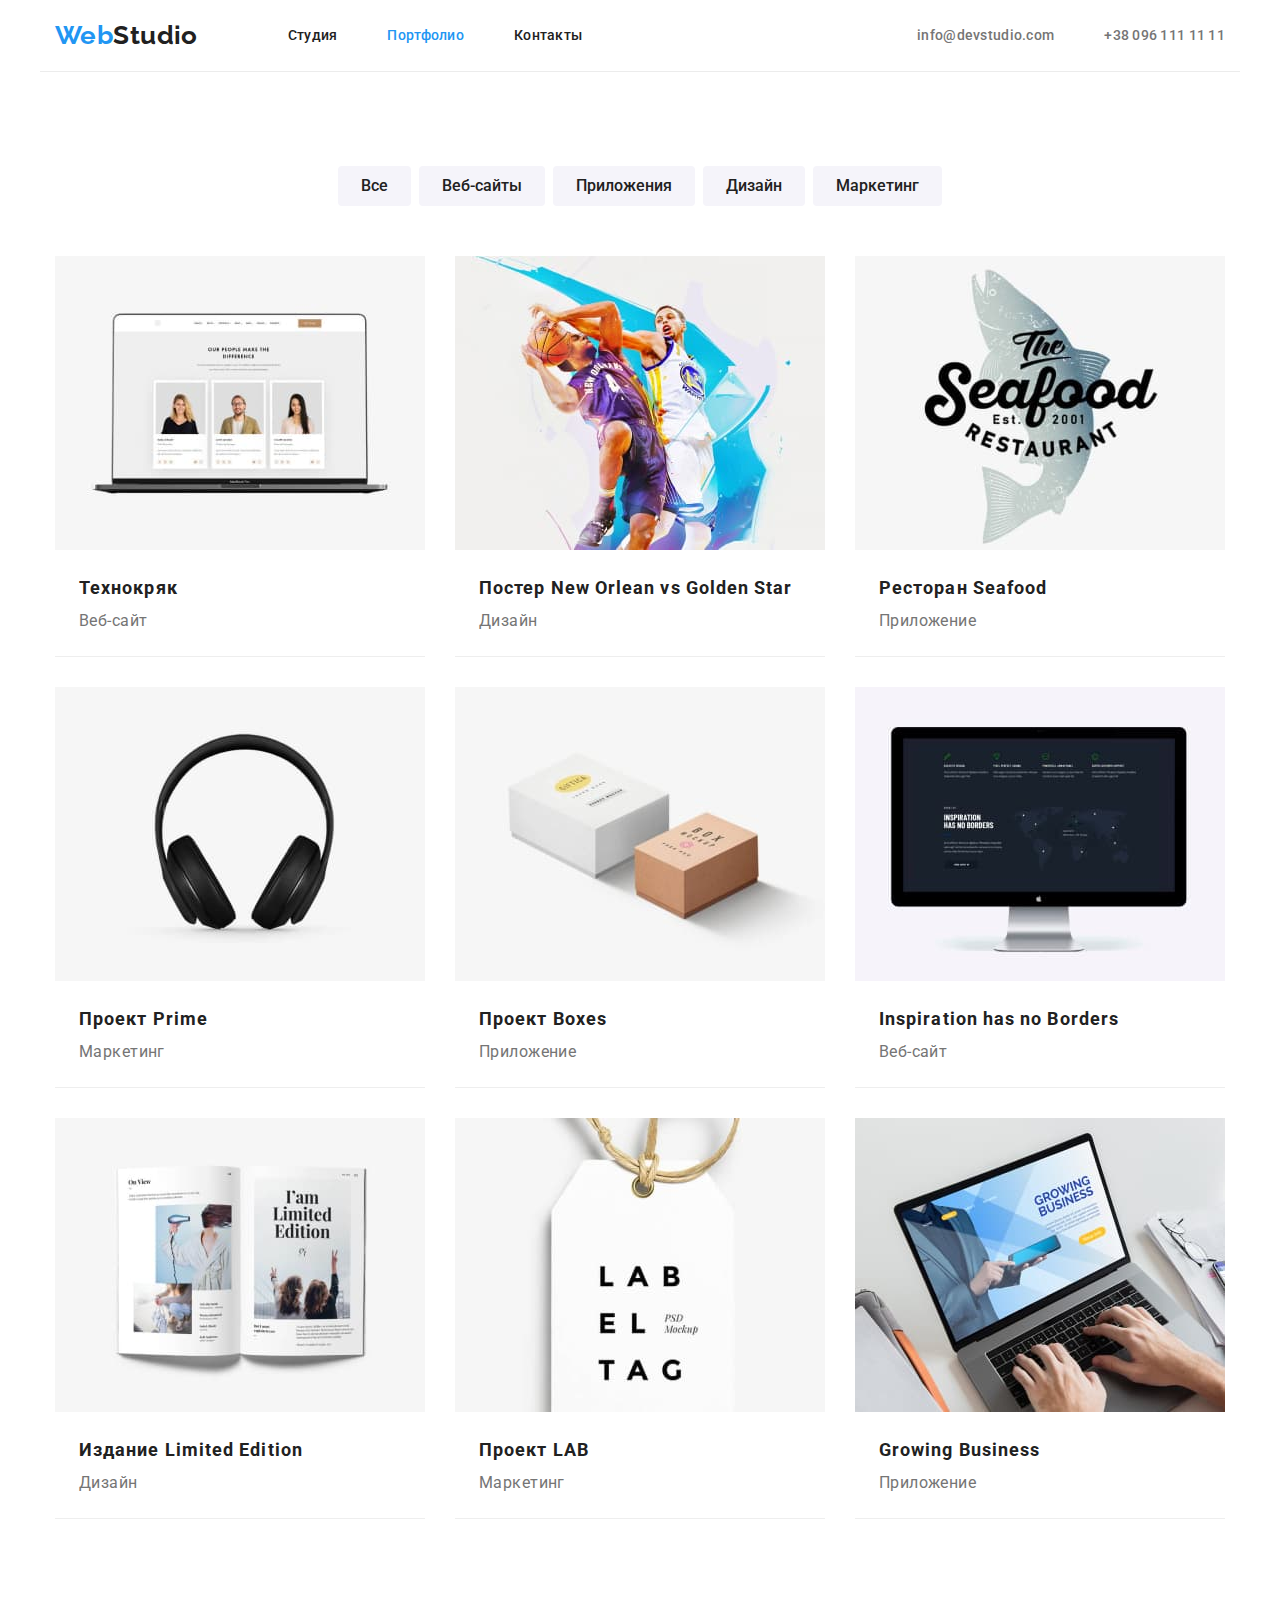
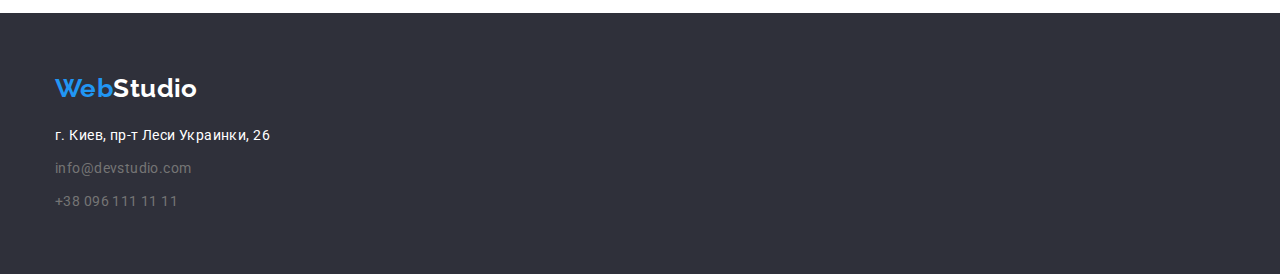
==== portfolio.html @ 9d25f31f "Скопировал проект на стадии ДЗ-3" ====
<!DOCTYPE html>
<html lang="ru">
    <head>
        <meta charset="UTF-8" />
        <meta http-equiv="X-UA-Compatible" content="IE=edge" />
        <meta name="viewport" content="width=device-width, initial-scale=1.0" />
        <title>Portfolio</title>
        <link rel="preconnect" href="https://fonts.googleapis.com" />
        <link rel="preconnect" href="https://fonts.gstatic.com" crossorigin />
        <link
            href="https://fonts.googleapis.com/css2?family=Raleway:wght@700&family=Roboto:wght@400;500;700;900&display=swap"
            rel="stylesheet"
        />
        <link
            rel="stylesheet"
            href="https://cdnjs.cloudflare.com/ajax/libs/modern-normalize/1.1.0/modern-normalize.min.css"
        />
        <link rel="stylesheet" href="./css/style.css" />
    </head>
    <body>
        <!-- Header -->
        <header class="header">
            <div class="container">
                <nav class="site-nav">
                    <a href="./index.html" class="header-logo link"
                        ><span class="accent">Web</span>Studio
                    </a>
                    <ul class="general-nav list">
                        <li class="nav-item">
                            <a href="./index.html" class="nav-link link"> Студия </a>
                        </li>
                        <li class="nav-item">
                            <a href="./portfolio.html" class="nav-link link current"> Портфолио </a>
                        </li>
                        <li class="nav-item"><a href="" class="nav-link link"> Контакты </a></li>
                    </ul>
                </nav>

                <ul class="header-contacts list">
                    <li class="hd-contacts-item">
                        <a href="mailto:info@devstudio.com" class="header-contact link">
                            info@devstudio.com
                        </a>
                    </li>
                    <li class="hd-contacts-item">
                        <a href="tel:+380961111111" class="header-contact link">
                            +38 096 111 11 11
                        </a>
                    </li>
                </ul>
            </div>
        </header>

        <main>
            <section class="portfolio section">
                <div class="container">
                    <h1 class="portfolio-title hidden">Portfolio</h1>
                    <ul class="filters list">
                        <li class="filters-item">
                            <button type="button" class="filter-button button">Все</button>
                        </li>
                        <li class="filters-item">
                            <button type="button" class="filter-button button">Веб-сайты</button>
                        </li>
                        <li class="filters-item">
                            <button type="button" class="filter-button button">Приложения</button>
                        </li>
                        <li class="filters-item">
                            <button type="button" class="filter-button button">Дизайн</button>
                        </li>
                        <li class="filters-item">
                            <button type="button" class="filter-button button">Маркетинг</button>
                        </li>
                    </ul>
                    <ul class="portfolio-list list">
                        <li class="list-item">
                            <a href="" class="product-card link">
                                <div class="card-thumb">
                                    <img
                                        div.card-thumb
                                        class="portfolio-img"
                                        src="./images/portfolio-img-1.jpg"
                                        alt="веб-сайт открытый на ноутбуке"
                                        width="370"
                                    />
                                </div>
                                <div class="card-content">
                                    <h2 class="card-title">Технокряк</h2>
                                    <p class="product-type">Веб-сайт</p>
                                </div>
                            </a>
                        </li>

                        <li class="list-item">
                            <a href="" class="product-card link">
                                <div class="card-thumb">
                                    <img
                                        class="portfolio-img"
                                        src="./images/portfolio-img-2.jpg"
                                        alt="борьба за мяч баскетболистов"
                                        width="370"
                                    />
                                </div>
                                <div class="card-content">
                                    <h2 class="card-title">
                                        Постер <span lang="en">New Orlean vs Golden Star</span>
                                    </h2>
                                    <p class="product-type">Дизайн</p>
                                </div>
                            </a>
                        </li>

                        <li class="list-item">
                            <a href="" class="product-card link">
                                <div class="card-thumb">
                                    <img
                                        class="portfolio-img"
                                        src="./images/portfolio-img-3.jpg"
                                        alt="логотип рыбного ресторана"
                                        width="370"
                                    />
                                </div>
                                <div class="card-content">
                                    <h2 class="card-title">
                                        Ресторан <span lang="en">Seafood</span>
                                    </h2>
                                    <p class="product-type">Приложение</p>
                                </div>
                            </a>
                        </li>

                        <li class="list-item">
                            <a href="" class="product-card link">
                                <div class="card-thumb">
                                    <img
                                        class="portfolio-img"
                                        src="./images/portfolio-img-4.jpg"
                                        alt="полноразмерные наушники"
                                        width="370"
                                    />
                                </div>
                                <div class="card-content">
                                    <h2 class="card-title">Проект <span lang="en">Prime</span></h2>
                                    <p class="product-type">Маркетинг</p>
                                </div>
                            </a>
                        </li>

                        <li class="list-item">
                            <a href="" class="product-card link">
                                <div class="card-thumb">
                                    <img
                                        class="portfolio-img"
                                        src="./images/portfolio-img-5.jpg"
                                        alt="упаковочные коробки"
                                        width="370"
                                    />
                                </div>
                                <div class="card-content">
                                    <h2 class="card-title">Проект <span lang="en">Boxes</span></h2>
                                    <p class="product-type">Приложение</p>
                                </div>
                            </a>
                        </li>

                        <li class="list-item">
                            <a href="" class="product-card link">
                                <div class="card-thumb">
                                    <img
                                        class="portfolio-img"
                                        src="./images/portfolio-img-6.jpg"
                                        alt="веб-сайт с картой мира"
                                        width="370"
                                    />
                                </div>
                                <div class="card-content">
                                    <h2 class="card-title" lang="en">Inspiration has no Borders</h2>
                                    <p class="product-type">Веб-сайт</p>
                                </div>
                            </a>
                        </li>

                        <li class="list-item">
                            <a href="" class="product-card link">
                                <div class="card-thumb">
                                    <img
                                        class="portfolio-img"
                                        src="./images/portfolio-img-7.jpg"
                                        alt="лимитированное издание журнала"
                                        width="370"
                                    />
                                </div>
                                <div class="card-content">
                                    <h2 class="card-title">
                                        Издание <span lang="en">Limited Edition</span>
                                    </h2>
                                    <p class="product-type">Дизайн</p>
                                </div>
                            </a>
                        </li>

                        <li class="list-item">
                            <a href="" class="product-card link">
                                <div class="card-thumb">
                                    <img
                                        class="portfolio-img"
                                        src="./images/portfolio-img-8.jpg"
                                        alt="дизайнерский кулон"
                                        width="370"
                                    />
                                </div>
                                <div class="card-content">
                                    <h2 class="card-title">Проект <span lang="en">LAB</span></h2>
                                    <p class="product-type">Маркетинг</p>
                                </div>
                            </a>
                        </li>

                        <li class="list-item">
                            <a href="" class="product-card link">
                                <div class="card-thumb">
                                    <img
                                        class="portfolio-img"
                                        src="./images/portfolio-img-9.jpg"
                                        alt="веб-приложение"
                                        width="370"
                                    />
                                </div>
                                <div class="card-content">
                                    <h2 class="card-title" lang="en">Growing Business</h2>
                                    <p class="product-type">Приложение</p>
                                </div>
                            </a>
                        </li>
                    </ul>
                </div>
            </section>
        </main>

        <!-- Footer -->
        <footer class="footer">
            <div class="container">
                <div class="footer-nav">
                    <a href="./index.html" class="footer-logo link"
                        ><span class="accent">Web</span>Studio
                    </a>
                    <address>
                        <ul class="footer-contacts list">
                            <li class="ft-contact-item">
                                <a
                                    href="https://goo.gl/maps/RZBRHcPRKJoQ98QK8"
                                    target="_blank"
                                    class="address link"
                                >
                                    г. Киев, пр-т Леси Украинки, 26
                                </a>
                            </li>
                            <li class="ft-contact-item">
                                <a href="mailto:info@devstudio.com" class="footer-contact link">
                                    info@devstudio.com
                                </a>
                            </li>
                            <li class="ft-contact-item">
                                <a href="tel:+380961111111" class="footer-contact link">
                                    +38 096 111 11 11
                                </a>
                            </li>
                        </ul>
                    </address>
                </div>
            </div>
        </footer>
    </body>
</html>
---- css/style.css ----
:root {
    --primary-text-color: #757575;
    --title-text-color: #212121;
    --accent-color: #2196f3;
    --white-color: #ffffff;
    --secondary-bg-color: #f5f4fa;
    --accent-bg-color: #2f303a;
    --border-color: #eeeeee;
    --header-border: #ececec;

    --title-content-gap: 50px;
    --card-gap: 30px;
}

/* TOOLS */

body {
    color: var(--primary-text-color);
    background-color: var(--white-color);
    font-family: 'Roboto', sans-serif;
    font-size: 14px;
    line-height: 1.71;
    letter-spacing: 0.03em;
}

h1,
h2,
h3,
p,
ul {
    margin: 0;
    padding: 0;
}

img {
    display: block;
    max-width: 100%;
}

.list {
    list-style: none;
}

.link {
    font-style: normal;
    text-decoration: none;
}

.hidden {
    display: none;
}

.container {
    width: 1200px;
    padding-left: 15px;
    padding-right: 15px;
    margin-right: auto;
    margin-left: auto;
}

.section {
    padding-top: 94px;
    padding-bottom: 94px;
}

.button {
    display: block;
    border: 1px solid transparent;
    border-radius: 4px;
    font-family: inherit;
}

/* LOGO */

.header-logo {
    font-family: 'Raleway', sans-serif;
    font-weight: 700;
    font-size: 26px;
    line-height: 1.2;
}

.accent {
    color: var(--accent-color);
}

/* HEADER */

.header .container {
    display: flex;
    border-bottom: 1px solid var(--header-border);
    padding-top: 20px;
    padding-bottom: 20px;
    align-items: center;
}

.site-nav {
    display: flex;
    align-items: center;
}

.general-nav {
    display: flex;
    margin-left: 90px;
}

.nav-item:not(:last-child) {
    margin-right: 50px;
}

.header-contacts {
    display: flex;
    margin-left: auto;
}

.hd-contacts-item:not(:last-child) {
    margin-right: 50px;
}

.header-logo {
    display: block;
    color: var(--title-text-color);
}

.header-logo:hover,
.header-logo:focus {
    color: var(--accent-color);
}

.nav-link {
    color: var(--title-text-color);
    font-weight: 500;
    line-height: 1.14;
    letter-spacing: 0.02em;
}

.current {
    color: var(--accent-color);
}

.header-contact {
    color: var(--primary-text-color);
    font-weight: 500;
    line-height: 1.14;
    letter-spacing: 0.02em;
}

.header-contact:hover,
.header-contact:focus,
.nav-link:hover,
.nav-link:focus {
    color: var(--accent-color);
}

/* MAIN PAGE */

/* HERO */

.hero {
    background-color: var(--accent-bg-color);
    padding-top: 200px;
    padding-bottom: 200px;
    text-align: center;
}

.hero-title {
    margin-right: auto;
    margin-left: auto;
    max-width: 696px;

    color: var(--white-color);
    font-weight: 900;
    font-size: 44px;
    line-height: 1.36;
    letter-spacing: 0.06em;
    text-transform: uppercase;
    margin-bottom: 30px;
}

.hero-button {
    padding: 10px 32px;
    margin-left: auto;
    margin-right: auto;

    color: var(--white-color);
    background-color: var(--accent-color);
    font-weight: 700;
    font-size: 16px;
    line-height: 1.87;
    letter-spacing: 0.06em;

    cursor: pointer;
}

.hero-button:hover,
.hero-button:focus {
    color: var(--accent-color);
    background-color: var(--white-color);
}

/* SECTIONS */

.advantages-caption,
.features-title,
.comand-title,
.comand-heading {
    color: var(--title-text-color);
}

.section-title {
    font-weight: 700;
    font-size: 36px;
    line-height: 1.17;
    text-align: center;
}

/* ADVANTAGES SECTION */

.advantages-list {
    display: flex;
}

.advantages-item {
    width: calc((100% - 3 * var(--card-gap)) / 4);
}

.advantages-item:not(:last-child) {
    margin-right: var(--card-gap);
}

.advantages-caption {
    margin-bottom: 10px;

    font-weight: 700;
    font-size: 14px;
    line-height: 1.14;
    text-transform: uppercase;
}

/* FEATURES SECTION */

.features-title {
    font-weight: 700;
    font-size: 36px;
    line-height: 1.17;
    text-align: center;
    margin-bottom: var(--title-content-gap);
}

.features-list {
    display: flex;
    justify-content: center;
}

.features-item {
    width: calc((100% - 2 * var(--card-gap)) / 3);
}

.features-item:not(:last-child) {
    margin-right: var(--card-gap);
}

/* COMAND SECTION */

.comand {
    background-color: var(--secondary-bg-color);
}

.comand-title {
    font-weight: 700;
    font-size: 36px;
    line-height: 1.17;
    text-align: center;

    margin-bottom: var(--title-content-gap);
}

.comand-list {
    display: flex;
}

.comand-item {
    width: calc((100% - 3 * var(--card-gap)) / 4);
    text-align: center;
    border-radius: 4px;

    background-color: var(--white-color);
}

.comand-item:not(:last-child) {
    margin-right: var(--card-gap);
}

.comand-content {
    padding-top: 30px;
    padding-bottom: 30px;
}

.comand-heading {
    margin-bottom: 10px;

    font-weight: 500;
    font-size: 16px;
    line-height: 1.19;
}

.comand-text {
    font-size: 16px;
    line-height: 1.19;
}

/* PORTFOLIO PAGE */

.portfolio .container {
    display: flex;
    flex-direction: column;
    align-items: center;
}

/* FILTERS */

.filters {
    display: flex;
    margin-bottom: var(--title-content-gap);
}

.filters-item:not(:last-child) {
    margin-right: 8px;
}

.filter-button {
    padding-top: 6px;
    padding-bottom: 6px;
    padding-right: 22px;
    padding-left: 22px;

    color: var(--title-text-color);
    background-color: var(--secondary-bg-color);
    font-weight: 500;
    font-size: 16px;
    line-height: 1.62;

    cursor: pointer;
}

.filter-button:hover,
.filter-button:focus {
    color: var(--white-color);
    background-color: var(--accent-color);
}

/* PORTFOLIO CONTENT */

.portfolio-list {
    display: flex;
    flex-wrap: wrap;
    margin-left: calc(-1 * var(--card-gap));
    margin-top: calc(-1 * var(--card-gap));
}

.list-item {
    flex-basis: calc(100% / 3 - var(--card-gap));
    border-bottom: 1px solid var(--border-color);
    margin-left: var(--card-gap);
    margin-top: var(--card-gap);
}

.card-content {
    padding: 20px 24px;
}

.card-title {
    color: var(--title-text-color);

    font-weight: 700;
    font-size: 18px;
    line-height: 2;
    letter-spacing: 0.06em;
}

.product-card:hover,
.product-card:focus {
}

.product-type {
    color: var(--primary-text-color);
    font-size: 16px;
    line-height: 1.87;
}

/* FOOTER */

.footer {
    background-color: var(--accent-bg-color);
}

.footer .container {
    display: flex;
    padding-top: 60px;
    padding-bottom: 60px;
}

.footer-logo {
    display: block;
    margin-bottom: 20px;

    color: var(--white-color);
    font-family: 'Raleway', sans-serif;
    font-weight: 700;
    font-size: 26px;
    line-height: 1.2;
}

.footer-nav {
    display: flex;
    flex-direction: column;
}

.footer-logo:hover,
.footer-logo:focus,
.address:hover,
.address:focus,
.footer-contact:hover,
.footer-contact:focus {
    color: var(--accent-color);
}

.address {
    color: var(--white-color);
}

.footer-contact {
    color: var(--primary-text-color);
}

.ft-contact-item:not(:last-child) {
    margin-bottom: 9px;
}
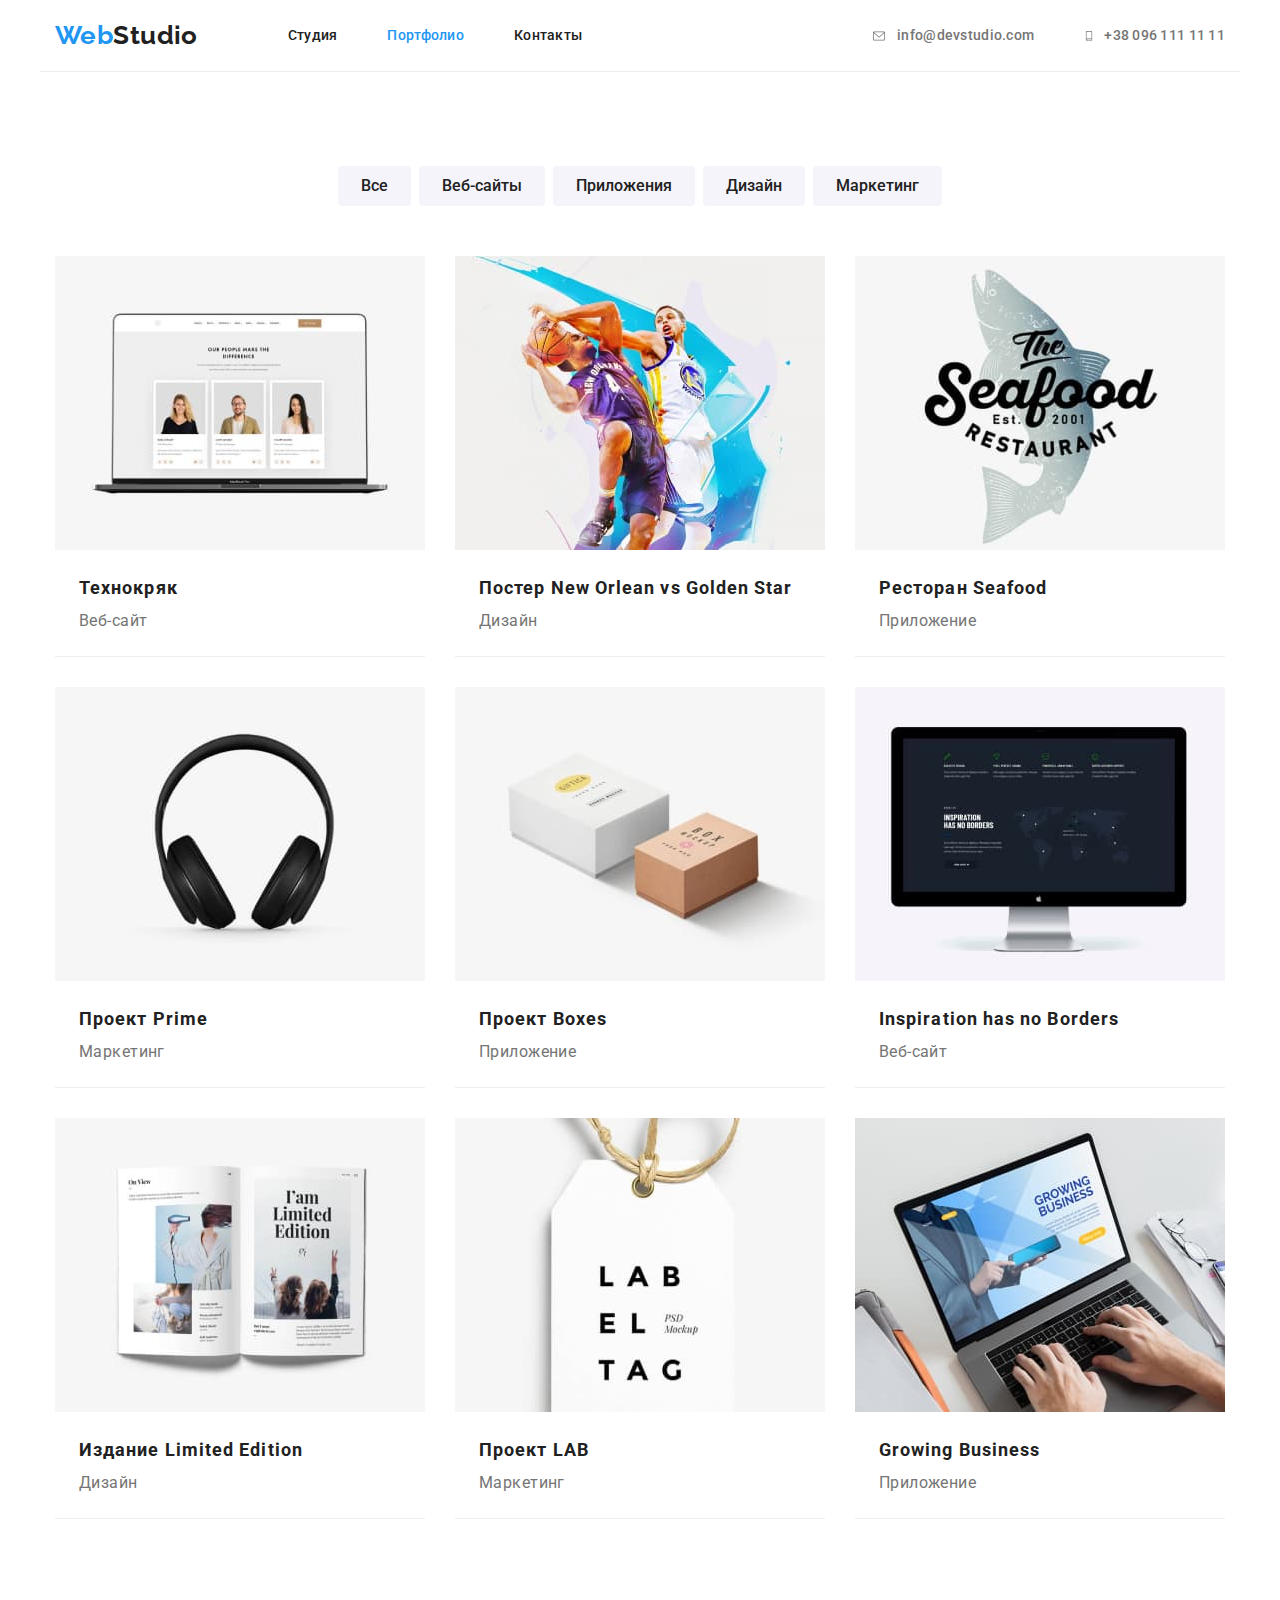
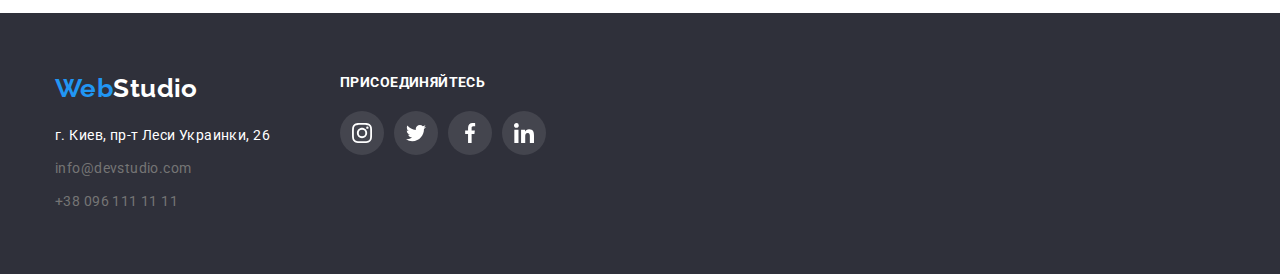
==== commit 9b3552ef: "Добавил тени, эффекты наведения, header и footer с иконками на странице Портфолио" ====
--- a/portfolio.html
+++ b/portfolio.html
@@ -38,13 +38,19 @@
 
                 <ul class="header-contacts list">
                     <li class="hd-contacts-item">
-                        <a href="mailto:info@devstudio.com" class="header-contact link">
-                            info@devstudio.com
+                        <a class="header-contact link" href="mailto:info@devstudio.com">
+                            <svg class="mail-icon" width="16" height="12">
+                                <use href="./images/icons.svg#mail"></use>
+                            </svg>
+                            <span class="contact-text">info@devstudio.com</span>
                         </a>
                     </li>
                     <li class="hd-contacts-item">
-                        <a href="tel:+380961111111" class="header-contact link">
-                            +38 096 111 11 11
+                        <a class="header-contact link" href="tel:+380961111111">
+                            <svg class="tel-icon" width="10" height="16">
+                                <use href="./images/icons.svg#tel"></use>
+                            </svg>
+                            <span class="contact-text">+38 096 111 11 11</span>
                         </a>
                     </li>
                 </ul>
@@ -54,7 +60,7 @@
         <main>
             <section class="portfolio section">
                 <div class="container">
-                    <h1 class="portfolio-title hidden">Portfolio</h1>
+                    <h1 class="portfolio-title visually-hidden">Portfolio</h1>
                     <ul class="filters list">
                         <li class="filters-item">
                             <button type="button" class="filter-button button">Все</button>
@@ -268,6 +274,55 @@
                         </ul>
                     </address>
                 </div>
+                <div class="footer-socials">
+                    <p class="ft-socials-text">Присоединяйтесь</p>
+                    <ul class="ft-socials-list list">
+                        <li class="ft-socials-item">
+                            <a
+                                class="ft-socials-link link"
+                                href="https://www.instagram.com/"
+                                target="_blank"
+                            >
+                                <svg class="ft-instagram-icon" width="20" height="20">
+                                    <use href="./images/icons.svg#instagram"></use>
+                                </svg>
+                            </a>
+                        </li>
+                        <li class="ft-socials-item">
+                            <a
+                                class="ft-socials-link link"
+                                href="https://twitter.com/"
+                                target="_blank"
+                            >
+                                <svg class="ft-twitter-icon" width="20" height="20">
+                                    <use href="./images/icons.svg#twitter"></use>
+                                </svg>
+                            </a>
+                        </li>
+                        <li class="ft-socials-item">
+                            <a
+                                class="ft-socials-link link"
+                                href="https://facebook.com/"
+                                target="_blank"
+                            >
+                                <svg class="ft-facebook-icon" width="20" height="20">
+                                    <use href="./images/icons.svg#facebook"></use>
+                                </svg>
+                            </a>
+                        </li>
+                        <li class="ft-socials-item">
+                            <a
+                                class="ft-socials-link link"
+                                href="https://linkedin.com/"
+                                target="_blank"
+                            >
+                                <svg class="ft-linkedin-icon" width="20" height="20">
+                                    <use href="./images/icons.svg#linkedin"></use>
+                                </svg>
+                            </a>
+                        </li>
+                    </ul>
+                </div>
             </div>
         </footer>
     </body>
--- a/css/style.css
+++ b/css/style.css
@@ -10,6 +10,8 @@
 
     --title-content-gap: 50px;
     --card-gap: 30px;
+    --icon-gap: 10px;
+    --primary-border-radius: 4px;
 }
 
 /* TOOLS */
@@ -46,8 +48,18 @@
     text-decoration: none;
 }
 
-.hidden {
-    display: none;
+.visually-hidden {
+    position: absolute;
+    width: 1px;
+    height: 1px;
+    margin: -1px;
+    border: 0;
+    padding: 0;
+
+    white-space: nowrap;
+    clip-path: inset(100%);
+    clip: rect(0 0 0 0);
+    overflow: hidden;
 }
 
 .container {
@@ -66,8 +78,19 @@
 .button {
     display: block;
     border: 1px solid transparent;
-    border-radius: 4px;
+    border-radius: var(--primary-border-radius);
     font-family: inherit;
+}
+
+/* SECTIONS */
+
+.section-title {
+    font-weight: 700;
+    font-size: 36px;
+    line-height: 1.17;
+    text-align: center;
+    margin-bottom: var(--title-content-gap);
+    color: var(--title-text-color);
 }
 
 /* LOGO */
@@ -107,15 +130,6 @@
     margin-right: 50px;
 }
 
-.header-contacts {
-    display: flex;
-    margin-left: auto;
-}
-
-.hd-contacts-item:not(:last-child) {
-    margin-right: 50px;
-}
-
 .header-logo {
     display: block;
     color: var(--title-text-color);
@@ -137,17 +151,63 @@
     color: var(--accent-color);
 }
 
+.header-contacts {
+    display: flex;
+    margin-left: auto;
+    align-items: center;
+}
+
+.hd-contacts-item:not(:last-child) {
+    margin-right: 50px;
+}
+
 .header-contact {
+    display: flex;
+    align-items: center;
     color: var(--primary-text-color);
     font-weight: 500;
     line-height: 1.14;
     letter-spacing: 0.02em;
 }
 
+.mail-icon {
+    fill: currentColor;
+    margin-right: var(--icon-gap);
+}
+
+.tel-icon {
+    display: flex;
+    fill: currentColor;
+    margin-right: var(--icon-gap);
+}
+
+.contact-text {
+    display: block;
+}
+
+/* .header-contact.mail::before {
+    display: inline-flex;
+    flex-direction: row;
+    content: '';
+    background-image: url(../images/mail.svg);
+    width: 16px;
+    height: 12px;
+    background-repeat: no-repeat;
+    background-size: contain;
+    margin-right: 10px;
+} */
+
+/* .header-contact:hover .mail-icon {
+    fill: var(--accent-color);
+} */
+
+.header-contact:hover .mail-icon,
+.header-contact:hover .tel-icon,
 .header-contact:hover,
 .header-contact:focus,
 .nav-link:hover,
 .nav-link:focus {
+    fill: var(--accent-color);
     color: var(--accent-color);
 }
 
@@ -156,9 +216,19 @@
 /* HERO */
 
 .hero {
+    background-image: linear-gradient(rgba(47, 48, 58, 0.4), rgba(47, 48, 58, 0.4)),
+        url(../images/hero-bg.jpg);
     background-color: var(--accent-bg-color);
+    height: 600px;
+    max-width: 1600px;
+    background-size: cover;
+    background-repeat: no-repeat;
+    background-position: center;
+    margin-right: auto;
+    margin-left: auto;
     padding-top: 200px;
     padding-bottom: 200px;
+
     text-align: center;
 }
 
@@ -197,22 +267,6 @@
     background-color: var(--white-color);
 }
 
-/* SECTIONS */
-
-.advantages-caption,
-.features-title,
-.comand-title,
-.comand-heading {
-    color: var(--title-text-color);
-}
-
-.section-title {
-    font-weight: 700;
-    font-size: 36px;
-    line-height: 1.17;
-    text-align: center;
-}
-
 /* ADVANTAGES SECTION */
 
 .advantages-list {
@@ -227,9 +281,17 @@
     margin-right: var(--card-gap);
 }
 
+.advantages-icon-bg {
+    height: 120px;
+    padding: 25px 100px;
+    margin-bottom: var(--card-gap);
+    background-color: var(--secondary-bg-color);
+    border-radius: var(--primary-border-radius);
+}
+
 .advantages-caption {
     margin-bottom: 10px;
-
+    color: var(--title-text-color);
     font-weight: 700;
     font-size: 14px;
     line-height: 1.14;
@@ -238,14 +300,6 @@
 
 /* FEATURES SECTION */
 
-.features-title {
-    font-weight: 700;
-    font-size: 36px;
-    line-height: 1.17;
-    text-align: center;
-    margin-bottom: var(--title-content-gap);
-}
-
 .features-list {
     display: flex;
     justify-content: center;
@@ -263,15 +317,6 @@
 
 .comand {
     background-color: var(--secondary-bg-color);
-}
-
-.comand-title {
-    font-weight: 700;
-    font-size: 36px;
-    line-height: 1.17;
-    text-align: center;
-
-    margin-bottom: var(--title-content-gap);
 }
 
 .comand-list {
@@ -281,9 +326,12 @@
 .comand-item {
     width: calc((100% - 3 * var(--card-gap)) / 4);
     text-align: center;
-    border-radius: 4px;
+    border-radius: var(--primary-border-radius);
+    padding-bottom: var(--card-gap);
 
     background-color: var(--white-color);
+    box-shadow: 0px 1px 3px rgba(0, 0, 0, 0.12), 0px 1px 1px rgba(0, 0, 0, 0.14),
+        0px 2px 1px rgba(0, 0, 0, 0.2);
 }
 
 .comand-item:not(:last-child) {
@@ -292,12 +340,12 @@
 
 .comand-content {
     padding-top: 30px;
-    padding-bottom: 30px;
+    padding-bottom: 16px;
 }
 
 .comand-heading {
     margin-bottom: 10px;
-
+    color: var(--title-text-color);
     font-weight: 500;
     font-size: 16px;
     line-height: 1.19;
@@ -306,6 +354,86 @@
 .comand-text {
     font-size: 16px;
     line-height: 1.19;
+}
+
+.comand-social-networks {
+    display: flex;
+    justify-content: center;
+}
+
+.social-networks {
+    display: flex;
+    margin-right: auto;
+    margin-left: auto;
+}
+
+.social-networks-item:not(:last-child) {
+    margin-right: var(--icon-gap);
+}
+
+.socials-link {
+    display: block;
+    width: 44px;
+    height: 44px;
+    padding: 12px;
+}
+
+.socials-link:hover,
+.socials-link:focus {
+    background-color: var(--accent-color);
+    border-radius: 50%;
+}
+
+.socials-link:hover .icon,
+.socials-link:focus .icon {
+    fill: var(--white-color);
+}
+
+.instagram-icon,
+.twitter-icon,
+.facebook-icon,
+.linkedin-icon {
+    fill: var(--primary-text-color);
+}
+
+/* EXAMPLES SECTION */
+
+.examples-box {
+    display: flex;
+    justify-content: center;
+}
+
+.examples-list {
+    display: flex;
+}
+
+.examples-item:not(:last-child) {
+    margin-right: var(--card-gap);
+}
+
+.company-link {
+    display: flex;
+    align-items: center;
+    justify-content: center;
+    width: 170px;
+    height: 92px;
+    padding: 16px 32px;
+    border: 1px solid #afb1b8;
+    border-radius: var(--primary-border-radius);
+}
+
+.icon {
+    width: 100%;
+    height: 100%;
+    fill: var(--primary-text-color);
+}
+
+.company-link:hover,
+.company-link:focus,
+.company-link:hover .icon,
+.company-link:focus .icon {
+    fill: var(--accent-color);
+    border-color: var(--accent-color);
 }
 
 /* PORTFOLIO PAGE */
@@ -346,6 +474,8 @@
 .filter-button:focus {
     color: var(--white-color);
     background-color: var(--accent-color);
+    box-shadow: 0px 3px 1px rgba(0, 0, 0, 0.1), 0px 1px 2px rgba(0, 0, 0, 0.08),
+        0px 2px 2px rgba(0, 0, 0, 0.12);
 }
 
 /* PORTFOLIO CONTENT */
@@ -377,8 +507,10 @@
     letter-spacing: 0.06em;
 }
 
-.product-card:hover,
-.product-card:focus {
+.list-item:hover,
+.list-item:focus {
+    box-shadow: 0px 3px 1px rgba(0, 0, 0, 0.1), 0px 1px 2px rgba(0, 0, 0, 0.08),
+        0px 2px 2px rgba(0, 0, 0, 0.12);
 }
 
 .product-type {
@@ -435,3 +567,45 @@
 .ft-contact-item:not(:last-child) {
     margin-bottom: 9px;
 }
+
+.footer-socials {
+    margin-left: 70px;
+}
+
+.ft-socials-text {
+    font-weight: 700;
+    line-height: 1.33;
+    color: var(--white-color);
+
+    text-transform: uppercase;
+    margin-bottom: 20px;
+}
+
+.ft-socials-list {
+    display: flex;
+}
+
+.ft-socials-item:not(:last-child) {
+    margin-right: var(--icon-gap);
+}
+
+.ft-socials-link {
+    display: block;
+    width: 44px;
+    height: 44px;
+    padding: 12px;
+    border-radius: 50%;
+    background-color: rgba(255, 255, 255, 0.1);
+}
+
+.ft-instagram-icon,
+.ft-twitter-icon,
+.ft-facebook-icon,
+.ft-linkedin-icon {
+    fill: var(--white-color);
+}
+
+.ft-socials-link:hover,
+.ft-socials-link:focus {
+    background-color: var(--accent-color);
+}
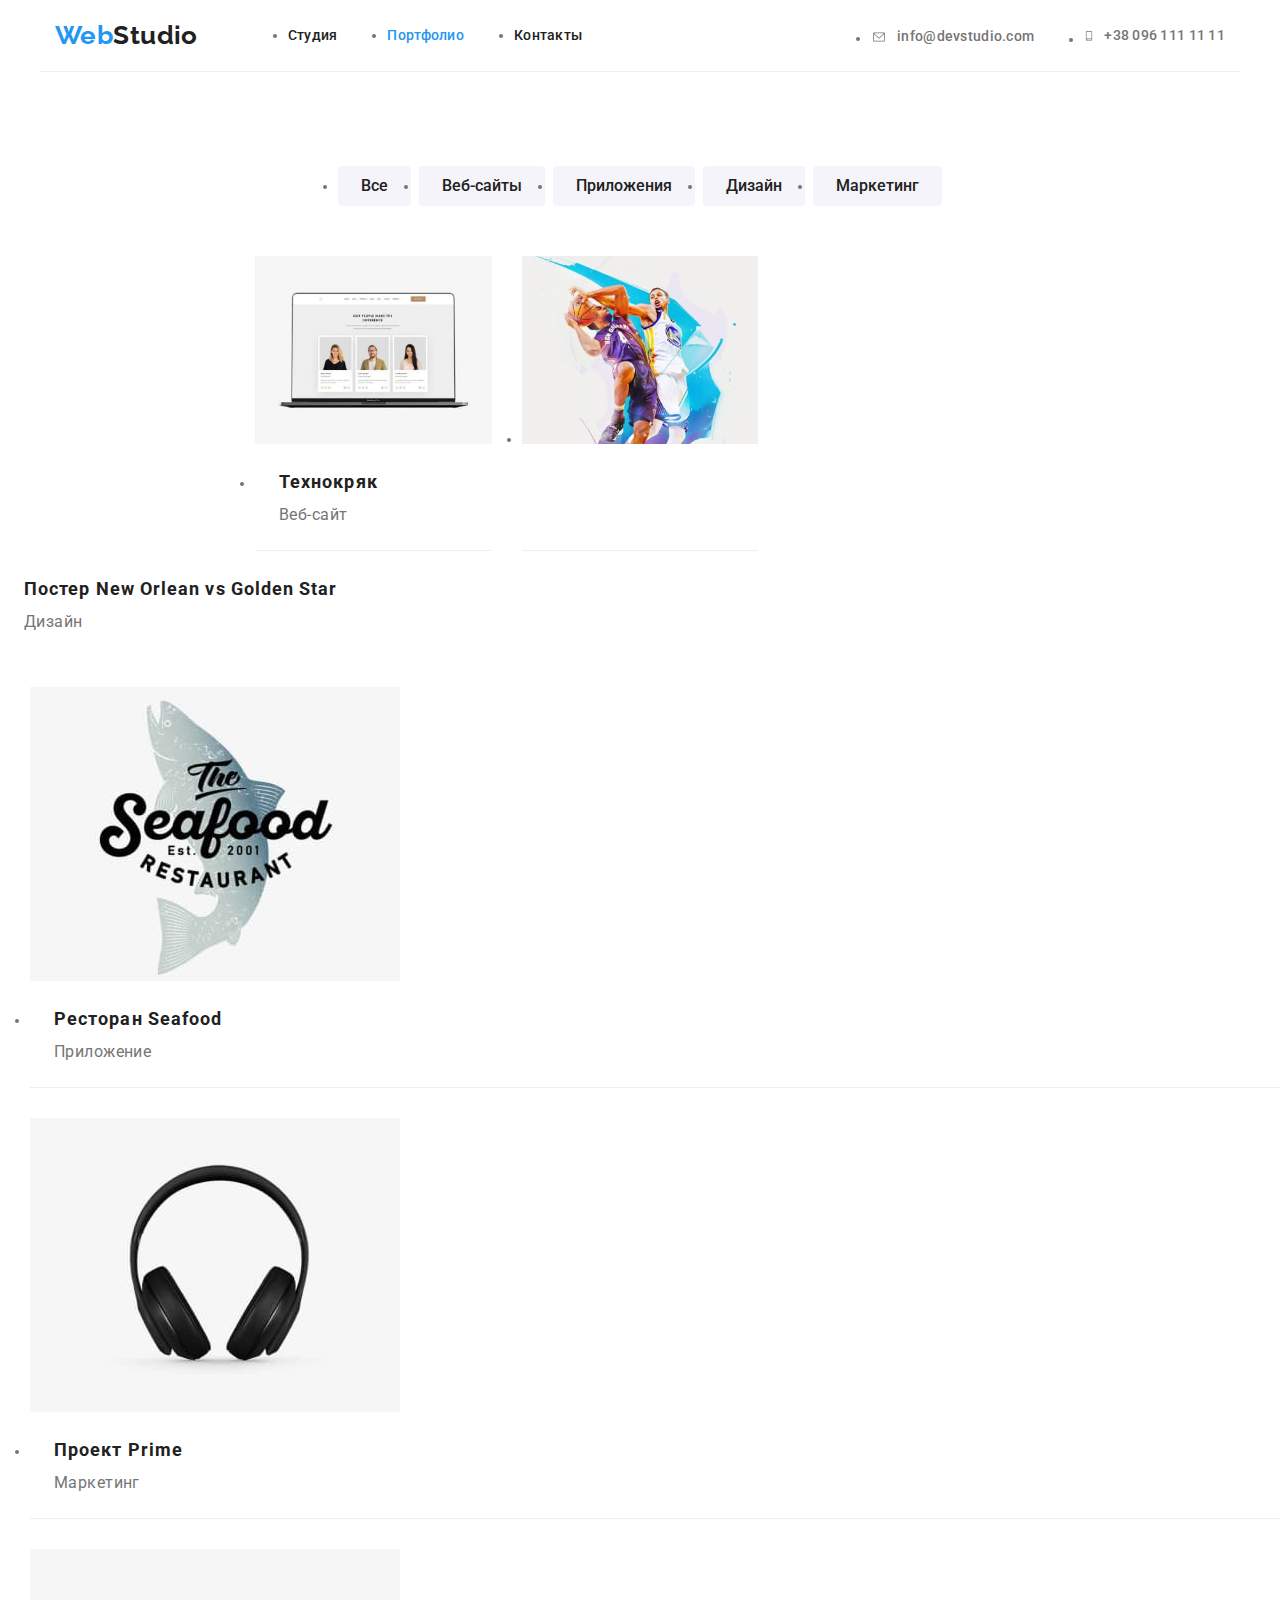
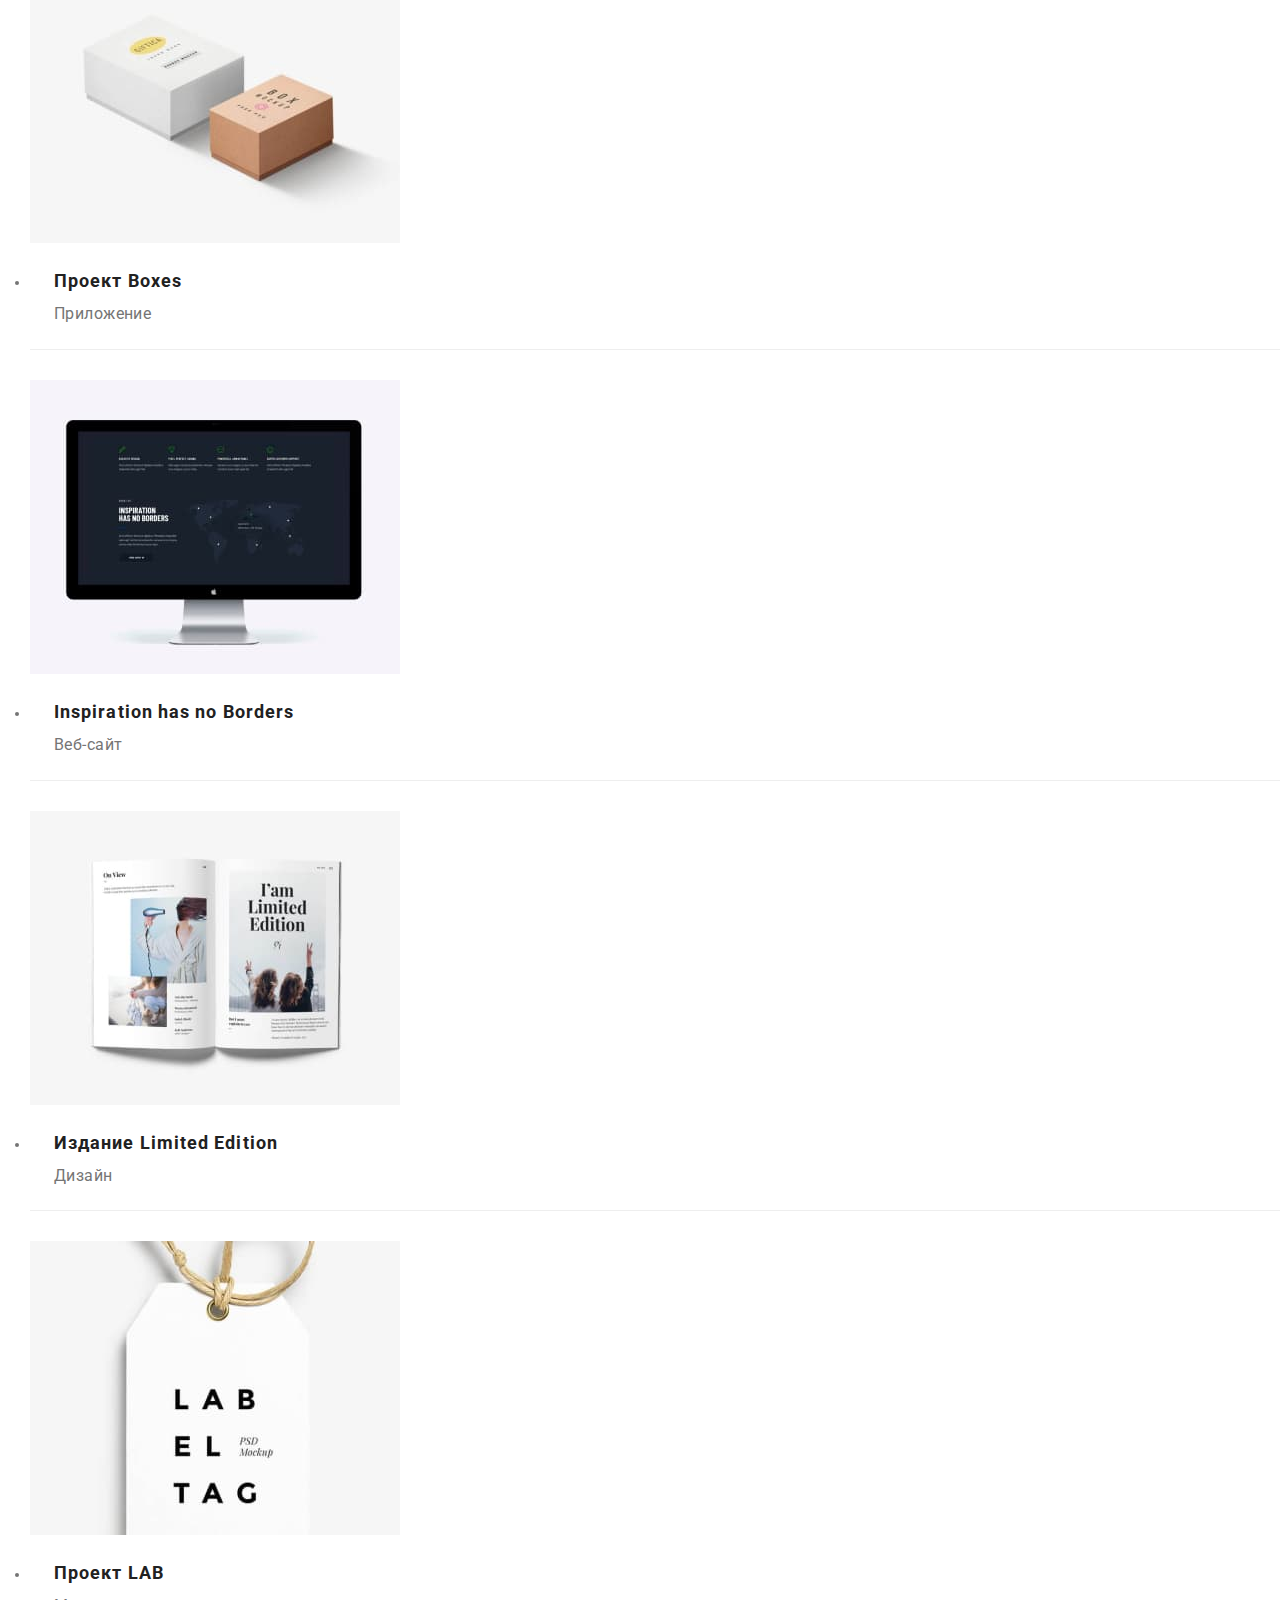
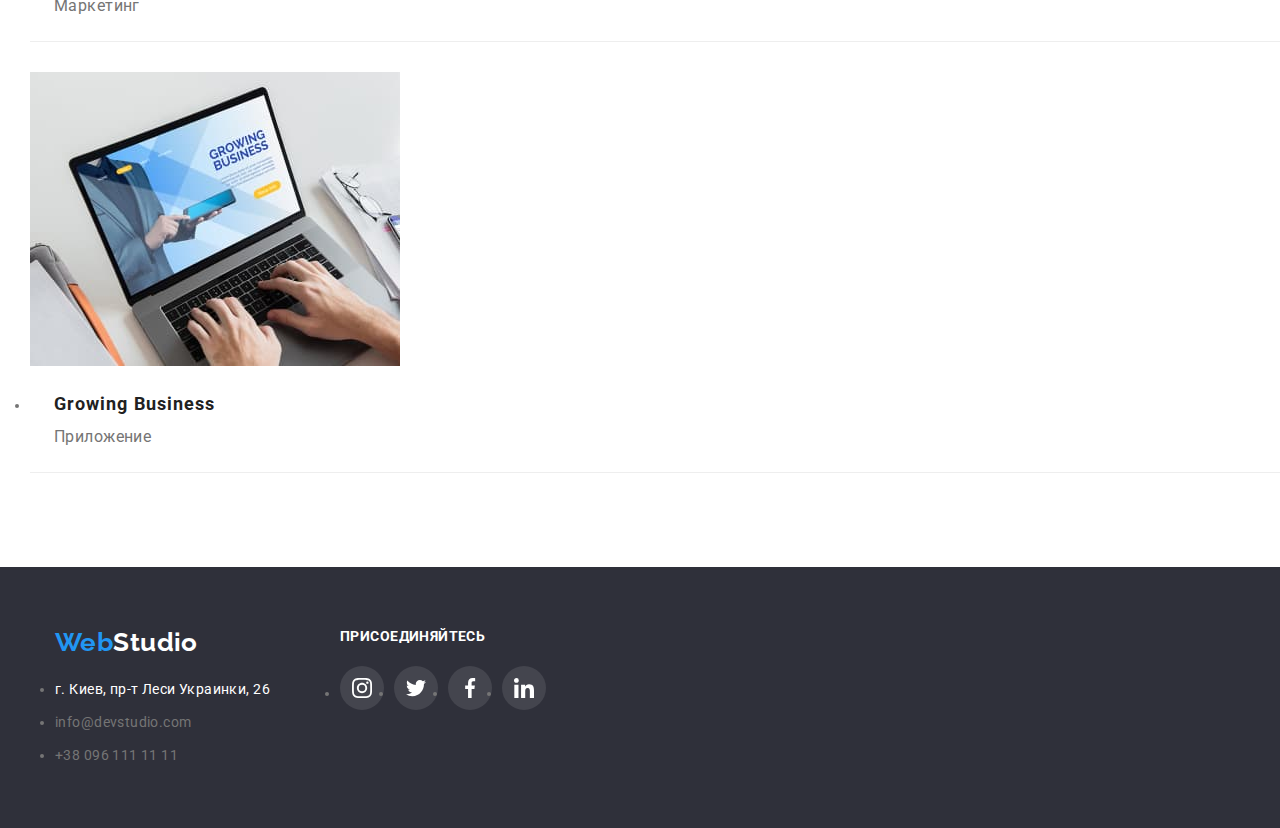
==== commit cc7959b7: "link&list -> tag {}" ====
--- a/portfolio.html
+++ b/portfolio.html
@@ -25,20 +25,20 @@
                     <a href="./index.html" class="header-logo link"
                         ><span class="accent">Web</span>Studio
                     </a>
-                    <ul class="general-nav list">
+                    <ul class="general-nav">
                         <li class="nav-item">
-                            <a href="./index.html" class="nav-link link"> Студия </a>
+                            <a href="./index.html" class="nav-link"> Студия </a>
                         </li>
                         <li class="nav-item">
-                            <a href="./portfolio.html" class="nav-link link current"> Портфолио </a>
-                        </li>
-                        <li class="nav-item"><a href="" class="nav-link link"> Контакты </a></li>
+                            <a href="./portfolio.html" class="nav-link current"> Портфолио </a>
+                        </li>
+                        <li class="nav-item"><a href="" class="nav-link"> Контакты </a></li>
                     </ul>
                 </nav>
 
-                <ul class="header-contacts list">
+                <ul class="header-contacts">
                     <li class="hd-contacts-item">
-                        <a class="header-contact link" href="mailto:info@devstudio.com">
+                        <a class="header-contact" href="mailto:info@devstudio.com">
                             <svg class="mail-icon" width="16" height="12">
                                 <use href="./images/icons.svg#mail"></use>
                             </svg>
@@ -46,7 +46,7 @@
                         </a>
                     </li>
                     <li class="hd-contacts-item">
-                        <a class="header-contact link" href="tel:+380961111111">
+                        <a class="header-contact" href="tel:+380961111111">
                             <svg class="tel-icon" width="10" height="16">
                                 <use href="./images/icons.svg#tel"></use>
                             </svg>
@@ -61,7 +61,7 @@
             <section class="portfolio section">
                 <div class="container">
                     <h1 class="portfolio-title visually-hidden">Portfolio</h1>
-                    <ul class="filters list">
+                    <ul class="filters">
                         <li class="filters-item">
                             <button type="button" class="filter-button button">Все</button>
                         </li>
@@ -78,9 +78,9 @@
                             <button type="button" class="filter-button button">Маркетинг</button>
                         </li>
                     </ul>
-                    <ul class="portfolio-list list">
-                        <li class="list-item">
-                            <a href="" class="product-card link">
+                    <ul class="portfolio-list">
+                        <li class="list-item">
+                            <a href="" class="product-card">
                                 <div class="card-thumb">
                                     <img
                                         div.card-thumb
@@ -98,8 +98,7 @@
                         </li>
 
                         <li class="list-item">
-                            <a href="" class="product-card link">
-                                <div class="card-thumb">
+                            <a href="" class="product-card                              <div class="card-thumb">
                                     <img
                                         class="portfolio-img"
                                         src="./images/portfolio-img-2.jpg"
@@ -117,7 +116,7 @@
                         </li>
 
                         <li class="list-item">
-                            <a href="" class="product-card link">
+                            <a href="" class="product-card">
                                 <div class="card-thumb">
                                     <img
                                         class="portfolio-img"
@@ -136,7 +135,7 @@
                         </li>
 
                         <li class="list-item">
-                            <a href="" class="product-card link">
+                            <a href="" class="product-card">
                                 <div class="card-thumb">
                                     <img
                                         class="portfolio-img"
@@ -153,7 +152,7 @@
                         </li>
 
                         <li class="list-item">
-                            <a href="" class="product-card link">
+                            <a href="" class="product-card">
                                 <div class="card-thumb">
                                     <img
                                         class="portfolio-img"
@@ -170,7 +169,7 @@
                         </li>
 
                         <li class="list-item">
-                            <a href="" class="product-card link">
+                            <a href="" class="product-card">
                                 <div class="card-thumb">
                                     <img
                                         class="portfolio-img"
@@ -187,7 +186,7 @@
                         </li>
 
                         <li class="list-item">
-                            <a href="" class="product-card link">
+                            <a href="" class="product-card">
                                 <div class="card-thumb">
                                     <img
                                         class="portfolio-img"
@@ -206,7 +205,7 @@
                         </li>
 
                         <li class="list-item">
-                            <a href="" class="product-card link">
+                            <a href="" class="product-card">
                                 <div class="card-thumb">
                                     <img
                                         class="portfolio-img"
@@ -223,7 +222,7 @@
                         </li>
 
                         <li class="list-item">
-                            <a href="" class="product-card link">
+                            <a href="" class="product-card">
                                 <div class="card-thumb">
                                     <img
                                         class="portfolio-img"
@@ -247,11 +246,11 @@
         <footer class="footer">
             <div class="container">
                 <div class="footer-nav">
-                    <a href="./index.html" class="footer-logo link"
+                    <a href="./index.html" class="footer-logo"
                         ><span class="accent">Web</span>Studio
                     </a>
                     <address>
-                        <ul class="footer-contacts list">
+                        <ul class="footer-contacts">
                             <li class="ft-contact-item">
                                 <a
                                     href="https://goo.gl/maps/RZBRHcPRKJoQ98QK8"
@@ -276,10 +275,10 @@
                 </div>
                 <div class="footer-socials">
                     <p class="ft-socials-text">Присоединяйтесь</p>
-                    <ul class="ft-socials-list list">
+                    <ul class="ft-socials-list">
                         <li class="ft-socials-item">
                             <a
-                                class="ft-socials-link link"
+                                class="ft-socials-link"
                                 href="https://www.instagram.com/"
                                 target="_blank"
                             >
@@ -290,7 +289,7 @@
                         </li>
                         <li class="ft-socials-item">
                             <a
-                                class="ft-socials-link link"
+                                class="ft-socials-link"
                                 href="https://twitter.com/"
                                 target="_blank"
                             >
@@ -301,7 +300,7 @@
                         </li>
                         <li class="ft-socials-item">
                             <a
-                                class="ft-socials-link link"
+                                class="ft-socials-link"
                                 href="https://facebook.com/"
                                 target="_blank"
                             >
@@ -312,7 +311,7 @@
                         </li>
                         <li class="ft-socials-item">
                             <a
-                                class="ft-socials-link link"
+                                class="ft-socials-link"
                                 href="https://linkedin.com/"
                                 target="_blank"
                             >
--- a/css/style.css
+++ b/css/style.css
@@ -30,22 +30,20 @@
 h3,
 p,
 ul {
+    list-style: 0;
     margin: 0;
     padding: 0;
+}
+
+a {
+    font-style: normal;
+    text-decoration: none;
 }
 
 img {
     display: block;
     max-width: 100%;
-}
-
-.list {
-    list-style: none;
-}
-
-.link {
-    font-style: normal;
-    text-decoration: none;
+    height: auto;
 }
 
 .visually-hidden {
@@ -176,7 +174,6 @@
 }
 
 .tel-icon {
-    display: flex;
     fill: currentColor;
     margin-right: var(--icon-gap);
 }
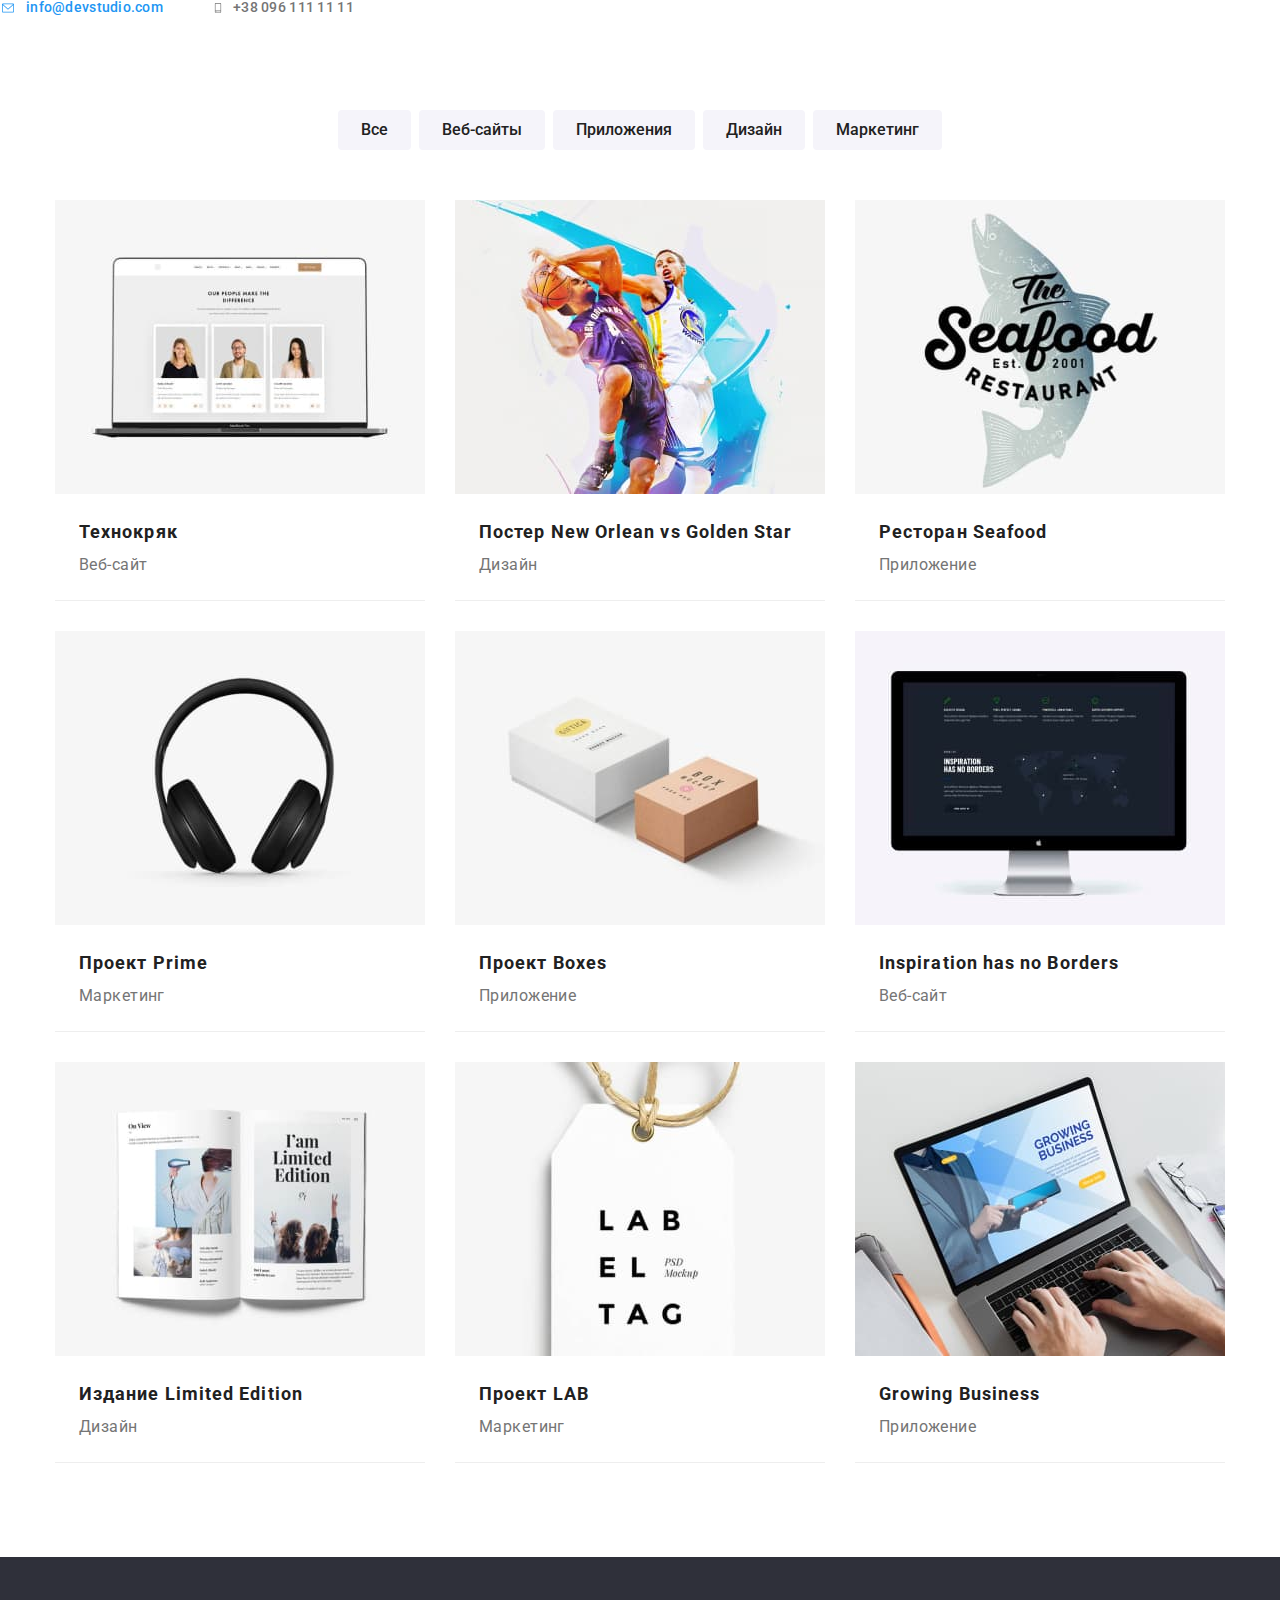
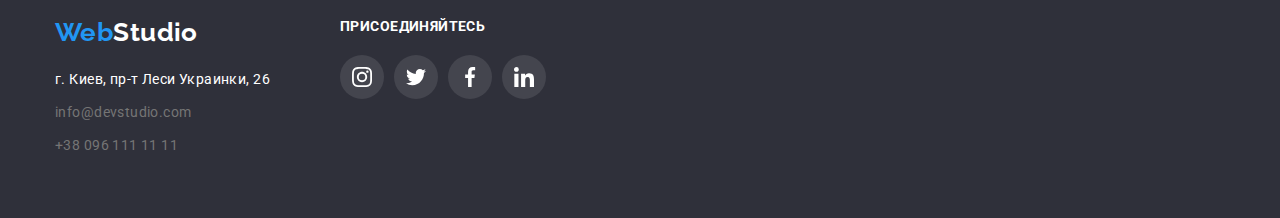
==== commit 102badd8: "поправил list-style" ====
--- a/portfolio.html
+++ b/portfolio.html
@@ -19,26 +19,9 @@
     </head>
     <body>
         <!-- Header -->
-        <header class="header">
-            <div class="container">
-                <nav class="site-nav">
-                    <a href="./index.html" class="header-logo link"
-                        ><span class="accent">Web</span>Studio
-                    </a>
-                    <ul class="general-nav">
-                        <li class="nav-item">
-                            <a href="./index.html" class="nav-link"> Студия </a>
-                        </li>
-                        <li class="nav-item">
-                            <a href="./portfolio.html" class="nav-link current"> Портфолио </a>
-                        </li>
-                        <li class="nav-item"><a href="" class="nav-link"> Контакты </a></li>
-                    </ul>
-                </nav>
-
-                <ul class="header-contacts">
+               <ul class="header-contacts list">
                     <li class="hd-contacts-item">
-                        <a class="header-contact" href="mailto:info@devstudio.com">
+                        <a class="header-contact link" href="mailto:info@devstudio.com">
                             <svg class="mail-icon" width="16" height="12">
                                 <use href="./images/icons.svg#mail"></use>
                             </svg>
@@ -46,7 +29,7 @@
                         </a>
                     </li>
                     <li class="hd-contacts-item">
-                        <a class="header-contact" href="tel:+380961111111">
+                        <a class="header-contact link" href="tel:+380961111111">
                             <svg class="tel-icon" width="10" height="16">
                                 <use href="./images/icons.svg#tel"></use>
                             </svg>
@@ -61,7 +44,7 @@
             <section class="portfolio section">
                 <div class="container">
                     <h1 class="portfolio-title visually-hidden">Portfolio</h1>
-                    <ul class="filters">
+                    <ul class="filters list">
                         <li class="filters-item">
                             <button type="button" class="filter-button button">Все</button>
                         </li>
@@ -78,9 +61,9 @@
                             <button type="button" class="filter-button button">Маркетинг</button>
                         </li>
                     </ul>
-                    <ul class="portfolio-list">
-                        <li class="list-item">
-                            <a href="" class="product-card">
+                    <ul class="portfolio-list list">
+                        <li class="list-item">
+                            <a href="" class="product-card link">
                                 <div class="card-thumb">
                                     <img
                                         div.card-thumb
@@ -98,7 +81,8 @@
                         </li>
 
                         <li class="list-item">
-                            <a href="" class="product-card                              <div class="card-thumb">
+                            <a href="" class="product-card link">
+                                <div class="card-thumb">
                                     <img
                                         class="portfolio-img"
                                         src="./images/portfolio-img-2.jpg"
@@ -116,7 +100,7 @@
                         </li>
 
                         <li class="list-item">
-                            <a href="" class="product-card">
+                            <a href="" class="product-card link">
                                 <div class="card-thumb">
                                     <img
                                         class="portfolio-img"
@@ -135,7 +119,7 @@
                         </li>
 
                         <li class="list-item">
-                            <a href="" class="product-card">
+                            <a href="" class="product-card link">
                                 <div class="card-thumb">
                                     <img
                                         class="portfolio-img"
@@ -152,7 +136,7 @@
                         </li>
 
                         <li class="list-item">
-                            <a href="" class="product-card">
+                            <a href="" class="product-card link">
                                 <div class="card-thumb">
                                     <img
                                         class="portfolio-img"
@@ -169,7 +153,7 @@
                         </li>
 
                         <li class="list-item">
-                            <a href="" class="product-card">
+                            <a href="" class="product-card link">
                                 <div class="card-thumb">
                                     <img
                                         class="portfolio-img"
@@ -186,7 +170,7 @@
                         </li>
 
                         <li class="list-item">
-                            <a href="" class="product-card">
+                            <a href="" class="product-card link">
                                 <div class="card-thumb">
                                     <img
                                         class="portfolio-img"
@@ -205,7 +189,7 @@
                         </li>
 
                         <li class="list-item">
-                            <a href="" class="product-card">
+                            <a href="" class="product-card link">
                                 <div class="card-thumb">
                                     <img
                                         class="portfolio-img"
@@ -222,7 +206,7 @@
                         </li>
 
                         <li class="list-item">
-                            <a href="" class="product-card">
+                            <a href="" class="product-card link">
                                 <div class="card-thumb">
                                     <img
                                         class="portfolio-img"
@@ -241,7 +225,7 @@
                 </div>
             </section>
         </main>
-
+        
         <!-- Footer -->
         <footer class="footer">
             <div class="container">
@@ -288,33 +272,21 @@
                             </a>
                         </li>
                         <li class="ft-socials-item">
-                            <a
-                                class="ft-socials-link"
-                                href="https://twitter.com/"
-                                target="_blank"
-                            >
+                            <a class="ft-socials-link" href="https://twitter.com/" target="_blank">
                                 <svg class="ft-twitter-icon" width="20" height="20">
                                     <use href="./images/icons.svg#twitter"></use>
                                 </svg>
                             </a>
                         </li>
                         <li class="ft-socials-item">
-                            <a
-                                class="ft-socials-link"
-                                href="https://facebook.com/"
-                                target="_blank"
-                            >
+                            <a class="ft-socials-link" href="https://facebook.com/" target="_blank">
                                 <svg class="ft-facebook-icon" width="20" height="20">
                                     <use href="./images/icons.svg#facebook"></use>
                                 </svg>
                             </a>
                         </li>
                         <li class="ft-socials-item">
-                            <a
-                                class="ft-socials-link"
-                                href="https://linkedin.com/"
-                                target="_blank"
-                            >
+                            <a class="ft-socials-link" href="https://linkedin.com/" target="_blank">
                                 <svg class="ft-linkedin-icon" width="20" height="20">
                                     <use href="./images/icons.svg#linkedin"></use>
                                 </svg>
--- a/css/style.css
+++ b/css/style.css
@@ -28,9 +28,13 @@
 h1,
 h2,
 h3,
-p,
+p {
+    margin: 0;
+    padding: 0;
+}
+
 ul {
-    list-style: 0;
+    list-style: none;
     margin: 0;
     padding: 0;
 }
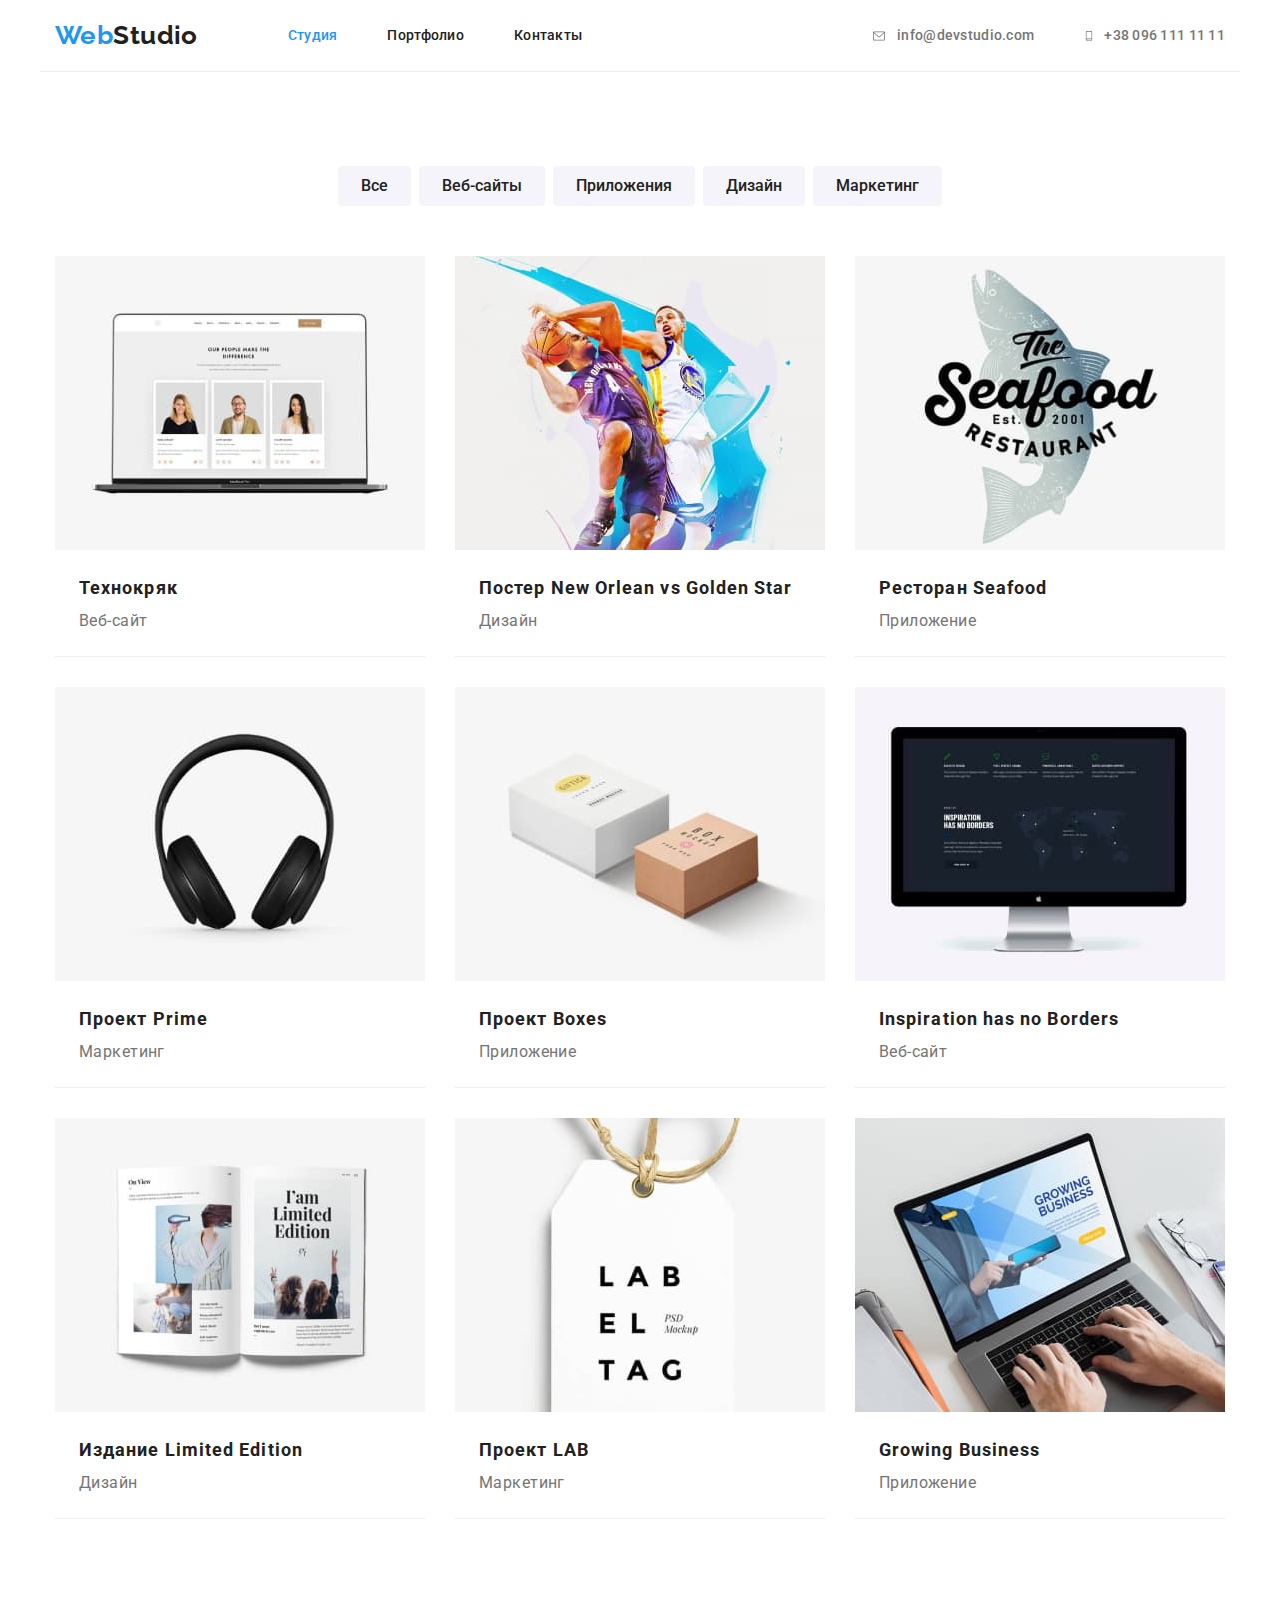
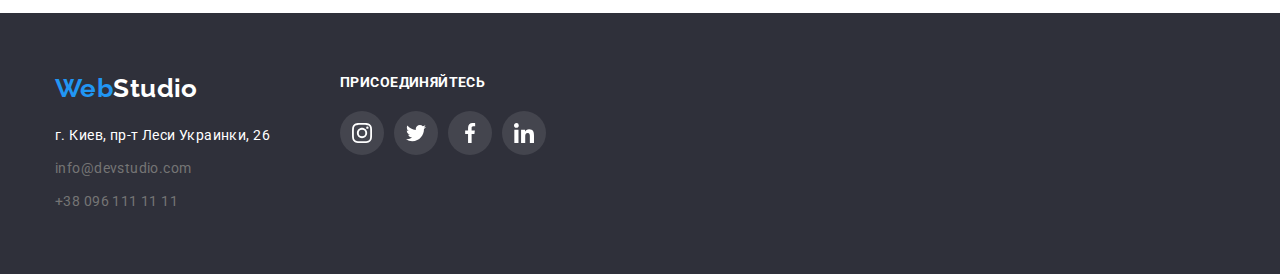
==== commit 270d2624: "поправил хедер в портфолио" ====
--- a/portfolio.html
+++ b/portfolio.html
@@ -19,9 +19,26 @@
     </head>
     <body>
         <!-- Header -->
-               <ul class="header-contacts list">
+        <header class="header">
+            <div class="container">
+                <nav class="site-nav">
+                    <a href="./index.html" class="header-logo"
+                        ><span class="accent">Web</span>Studio
+                    </a>
+                    <ul class="general-nav list">
+                        <li class="nav-item">
+                            <a href="./index.html" class="nav-link current"> Студия </a>
+                        </li>
+                        <li class="nav-item">
+                            <a href="./portfolio.html" class="nav-link"> Портфолио </a>
+                        </li>
+                        <li class="nav-item"><a href="" class="nav-link"> Контакты </a></li>
+                    </ul>
+                </nav>
+
+                <ul class="header-contacts">
                     <li class="hd-contacts-item">
-                        <a class="header-contact link" href="mailto:info@devstudio.com">
+                        <a class="header-contact" href="mailto:info@devstudio.com">
                             <svg class="mail-icon" width="16" height="12">
                                 <use href="./images/icons.svg#mail"></use>
                             </svg>
@@ -29,7 +46,7 @@
                         </a>
                     </li>
                     <li class="hd-contacts-item">
-                        <a class="header-contact link" href="tel:+380961111111">
+                        <a class="header-contact" href="tel:+380961111111">
                             <svg class="tel-icon" width="10" height="16">
                                 <use href="./images/icons.svg#tel"></use>
                             </svg>
@@ -225,7 +242,7 @@
                 </div>
             </section>
         </main>
-        
+
         <!-- Footer -->
         <footer class="footer">
             <div class="container">
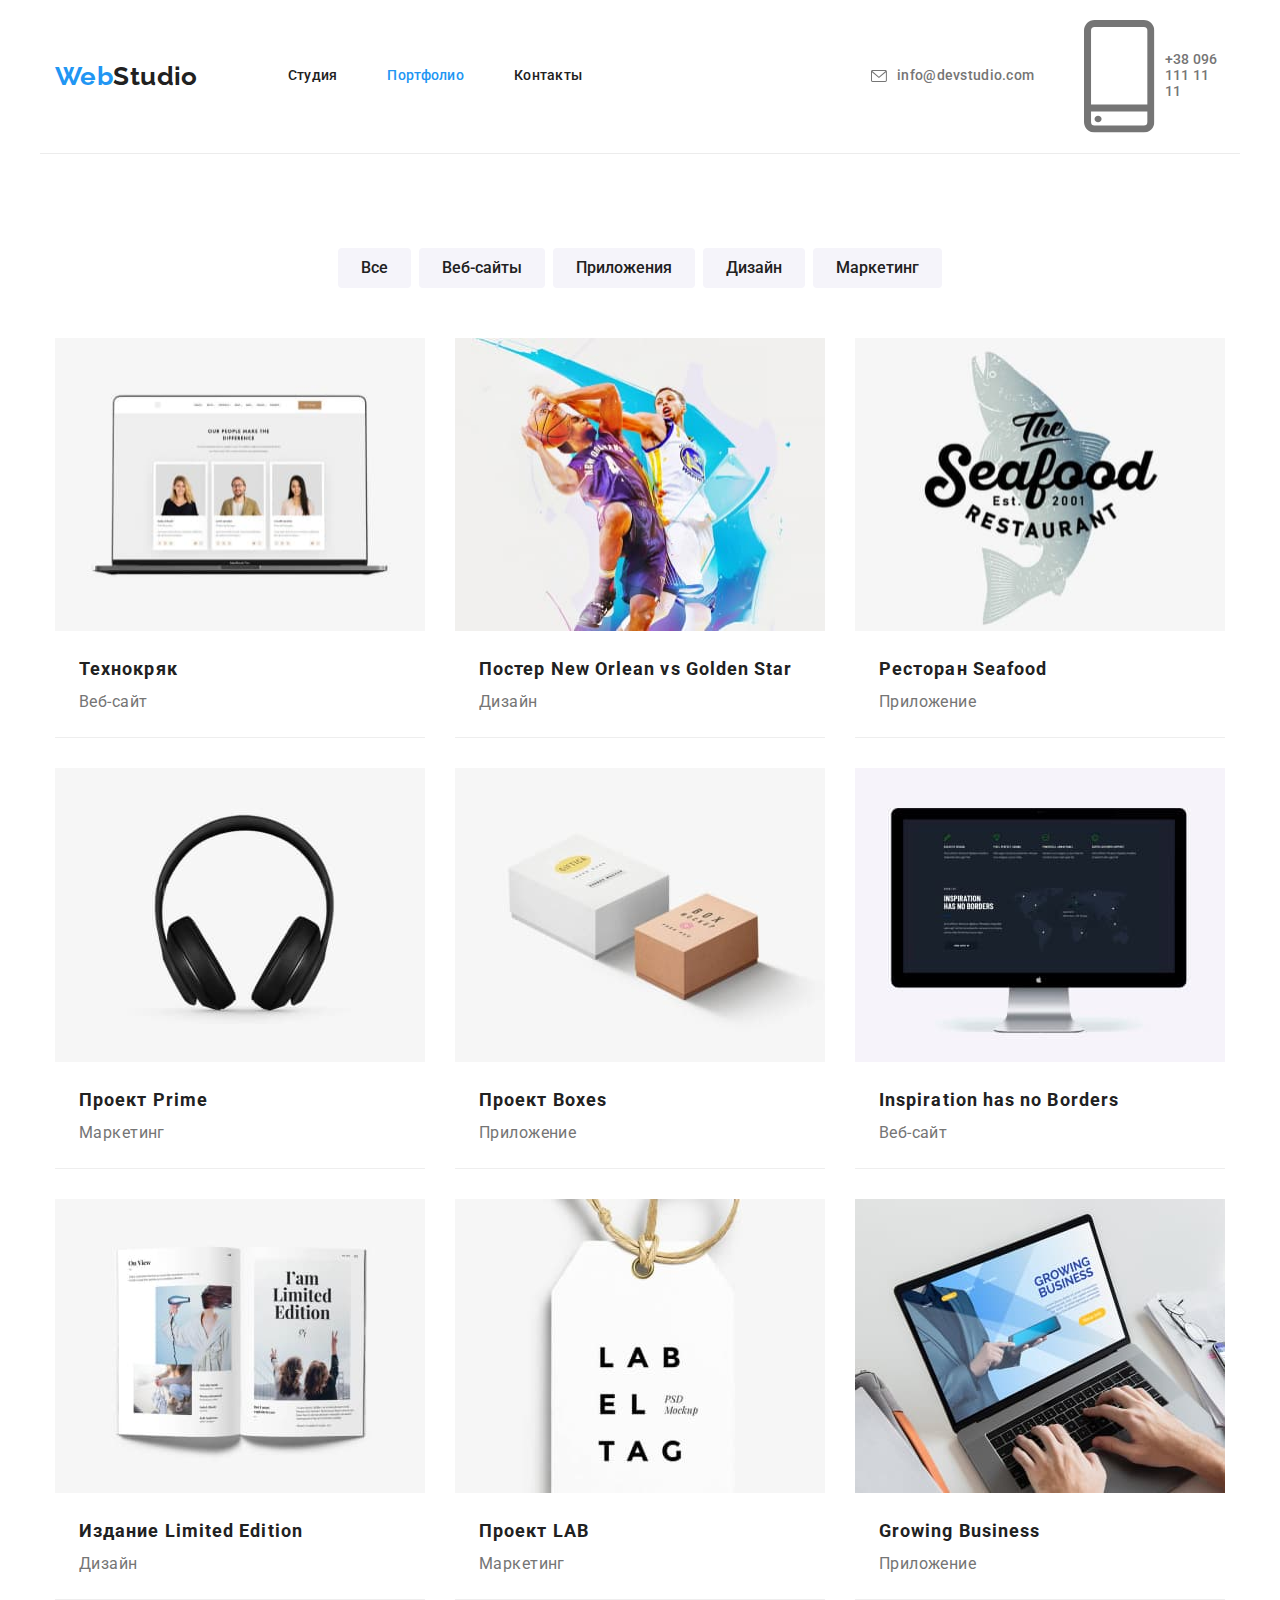
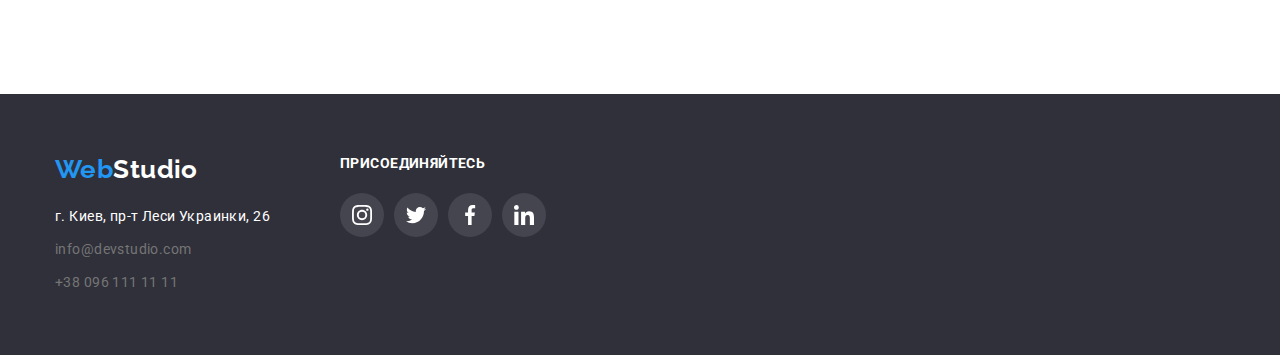
==== commit e7128ca1: "Исправил ошибку с иконками, центрировал их флексами" ====
--- a/portfolio.html
+++ b/portfolio.html
@@ -27,10 +27,10 @@
                     </a>
                     <ul class="general-nav list">
                         <li class="nav-item">
-                            <a href="./index.html" class="nav-link current"> Студия </a>
+                            <a href="./index.html" class="nav-link"> Студия </a>
                         </li>
                         <li class="nav-item">
-                            <a href="./portfolio.html" class="nav-link"> Портфолио </a>
+                            <a href="./portfolio.html" class="nav-link current"> Портфолио </a>
                         </li>
                         <li class="nav-item"><a href="" class="nav-link"> Контакты </a></li>
                     </ul>
@@ -39,18 +39,18 @@
                 <ul class="header-contacts">
                     <li class="hd-contacts-item">
                         <a class="header-contact" href="mailto:info@devstudio.com">
-                            <svg class="mail-icon" width="16" height="12">
+                            <svg class="mail-icon icon" width="16" height="12">
                                 <use href="./images/icons.svg#mail"></use>
                             </svg>
-                            <span class="contact-text">info@devstudio.com</span>
+                            info@devstudio.com
                         </a>
                     </li>
                     <li class="hd-contacts-item">
                         <a class="header-contact" href="tel:+380961111111">
-                            <svg class="tel-icon" width="10" height="16">
+                            <svg class="tel-icon icon" width="10" height="16">
                                 <use href="./images/icons.svg#tel"></use>
                             </svg>
-                            <span class="contact-text">+38 096 111 11 11</span>
+                            +38 096 111 11 11
                         </a>
                     </li>
                 </ul>
@@ -283,28 +283,28 @@
                                 href="https://www.instagram.com/"
                                 target="_blank"
                             >
-                                <svg class="ft-instagram-icon" width="20" height="20">
+                                <svg class="ft-instagram-icon icon" width="20" height="20">
                                     <use href="./images/icons.svg#instagram"></use>
                                 </svg>
                             </a>
                         </li>
                         <li class="ft-socials-item">
                             <a class="ft-socials-link" href="https://twitter.com/" target="_blank">
-                                <svg class="ft-twitter-icon" width="20" height="20">
+                                <svg class="ft-twitter-icon icon" width="20" height="20">
                                     <use href="./images/icons.svg#twitter"></use>
                                 </svg>
                             </a>
                         </li>
                         <li class="ft-socials-item">
                             <a class="ft-socials-link" href="https://facebook.com/" target="_blank">
-                                <svg class="ft-facebook-icon" width="20" height="20">
+                                <svg class="ft-facebook-icon icon" width="20" height="20">
                                     <use href="./images/icons.svg#facebook"></use>
                                 </svg>
                             </a>
                         </li>
                         <li class="ft-socials-item">
                             <a class="ft-socials-link" href="https://linkedin.com/" target="_blank">
-                                <svg class="ft-linkedin-icon" width="20" height="20">
+                                <svg class="ft-linkedin-icon icon" width="20" height="20">
                                     <use href="./images/icons.svg#linkedin"></use>
                                 </svg>
                             </a>
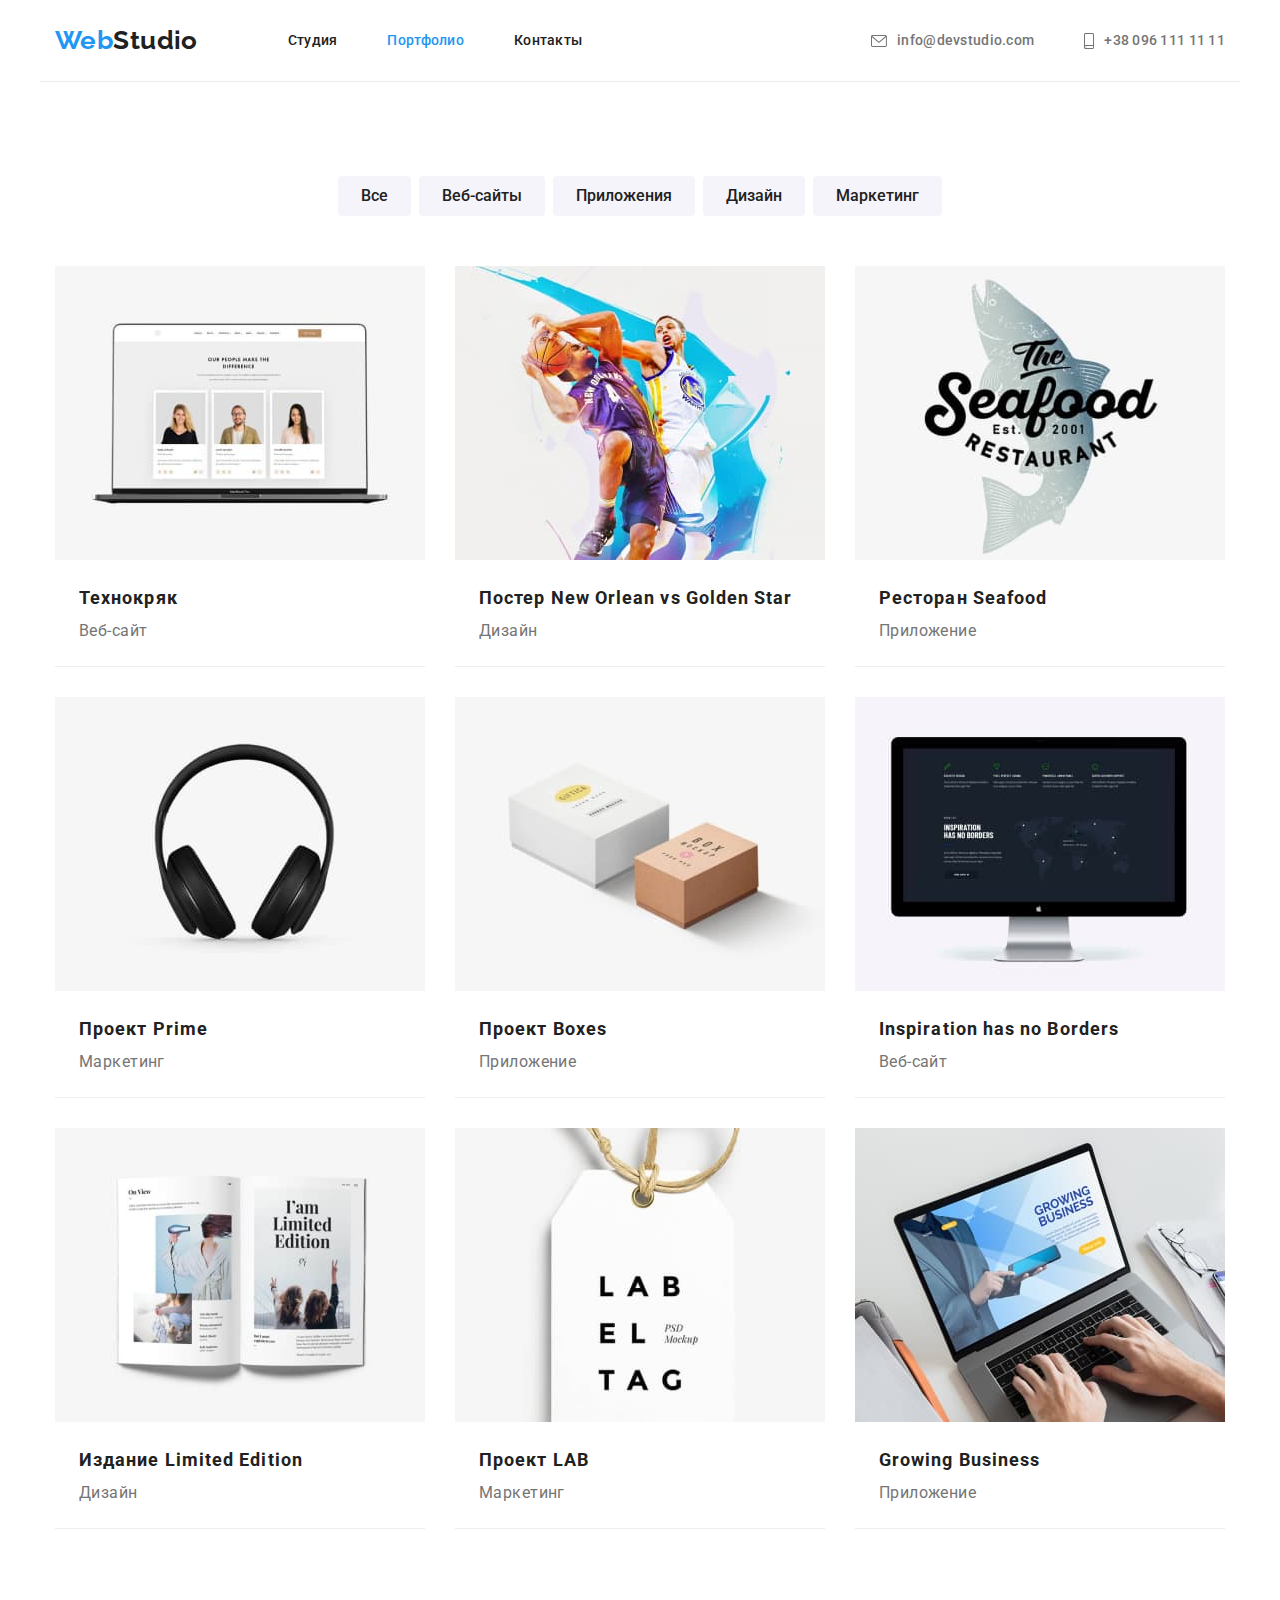
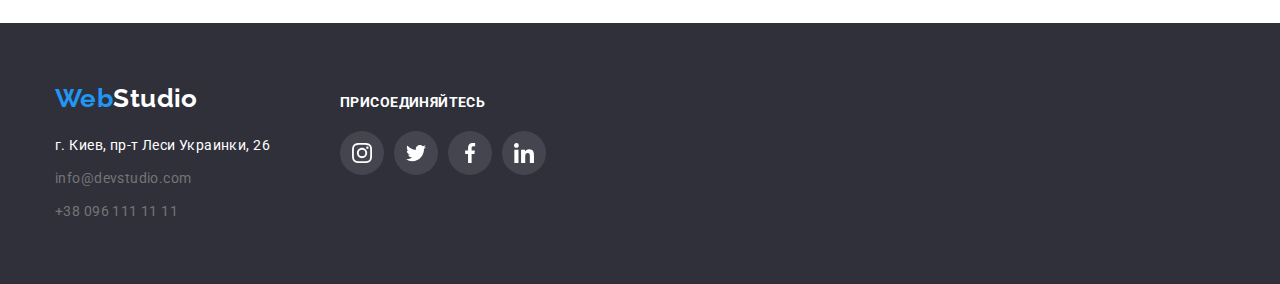
==== commit e637e811: "Правки от ментора" ====
--- a/portfolio.html
+++ b/portfolio.html
@@ -58,7 +58,7 @@
         </header>
 
         <main>
-            <section class="portfolio section">
+            <section class="section">
                 <div class="container">
                     <h1 class="portfolio-title visually-hidden">Portfolio</h1>
                     <ul class="filters list">
--- a/css/style.css
+++ b/css/style.css
@@ -7,6 +7,7 @@
     --accent-bg-color: #2f303a;
     --border-color: #eeeeee;
     --header-border: #ececec;
+    --icon-color: #afb1b8;
 
     --title-content-gap: 50px;
     --card-gap: 30px;
@@ -84,6 +85,10 @@
     font-family: inherit;
 }
 
+.icon {
+    fill: currentColor;
+}
+
 /* SECTIONS */
 
 .section-title {
@@ -95,19 +100,6 @@
     color: var(--title-text-color);
 }
 
-/* LOGO */
-
-.header-logo {
-    font-family: 'Raleway', sans-serif;
-    font-weight: 700;
-    font-size: 26px;
-    line-height: 1.2;
-}
-
-.accent {
-    color: var(--accent-color);
-}
-
 /* HEADER */
 
 .header .container {
@@ -133,8 +125,20 @@
 }
 
 .header-logo {
+}
+
+.header-logo {
     display: block;
-    color: var(--title-text-color);
+    font-family: 'Raleway', sans-serif;
+    font-weight: 700;
+    font-size: 26px;
+    line-height: 1.2;
+    padding: 5px 0;
+    color: var(--title-text-color);
+}
+
+.accent {
+    color: var(--accent-color);
 }
 
 .header-logo:hover,
@@ -143,10 +147,12 @@
 }
 
 .nav-link {
+    display: block;
     color: var(--title-text-color);
     font-weight: 500;
     line-height: 1.14;
     letter-spacing: 0.02em;
+    padding: 10px 0;
 }
 
 .current {
@@ -172,35 +178,10 @@
     letter-spacing: 0.02em;
 }
 
-.mail-icon {
-    fill: currentColor;
+.mail-icon,
+.tel-icon {
     margin-right: var(--icon-gap);
 }
-
-.tel-icon {
-    fill: currentColor;
-    margin-right: var(--icon-gap);
-}
-
-.contact-text {
-    display: block;
-}
-
-/* .header-contact.mail::before {
-    display: inline-flex;
-    flex-direction: row;
-    content: '';
-    background-image: url(../images/mail.svg);
-    width: 16px;
-    height: 12px;
-    background-repeat: no-repeat;
-    background-size: contain;
-    margin-right: 10px;
-} */
-
-/* .header-contact:hover .mail-icon {
-    fill: var(--accent-color);
-} */
 
 .header-contact:hover .mail-icon,
 .header-contact:hover .tel-icon,
@@ -208,7 +189,6 @@
 .header-contact:focus,
 .nav-link:hover,
 .nav-link:focus {
-    fill: var(--accent-color);
     color: var(--accent-color);
 }
 
@@ -220,7 +200,6 @@
     background-image: linear-gradient(rgba(47, 48, 58, 0.4), rgba(47, 48, 58, 0.4)),
         url(../images/hero-bg.jpg);
     background-color: var(--accent-bg-color);
-    height: 600px;
     max-width: 1600px;
     background-size: cover;
     background-repeat: no-repeat;
@@ -248,6 +227,9 @@
 }
 
 .hero-button {
+    display: flex;
+    justify-content: center;
+    align-items: center;
     padding: 10px 32px;
     margin-left: auto;
     margin-right: auto;
@@ -283,8 +265,10 @@
 }
 
 .advantages-icon-bg {
-    height: 120px;
-    padding: 25px 100px;
+    display: flex;
+    justify-content: center;
+    align-items: center;
+    min-height: 120px;
     margin-bottom: var(--card-gap);
     background-color: var(--secondary-bg-color);
     border-radius: var(--primary-border-radius);
@@ -328,7 +312,6 @@
     width: calc((100% - 3 * var(--card-gap)) / 4);
     text-align: center;
     border-radius: var(--primary-border-radius);
-    padding-bottom: var(--card-gap);
 
     background-color: var(--white-color);
     box-shadow: 0px 1px 3px rgba(0, 0, 0, 0.12), 0px 1px 1px rgba(0, 0, 0, 0.14),
@@ -341,7 +324,7 @@
 
 .comand-content {
     padding-top: 30px;
-    padding-bottom: 16px;
+    padding-bottom: 30px;
 }
 
 .comand-heading {
@@ -355,17 +338,12 @@
 .comand-text {
     font-size: 16px;
     line-height: 1.19;
-}
-
-.comand-social-networks {
-    display: flex;
-    justify-content: center;
+    margin-bottom: 16px;
 }
 
 .social-networks {
     display: flex;
-    margin-right: auto;
-    margin-left: auto;
+    justify-content: center;
 }
 
 .social-networks-item:not(:last-child) {
@@ -373,28 +351,19 @@
 }
 
 .socials-link {
-    display: block;
+    display: flex;
+    justify-content: center;
+    align-items: center;
     width: 44px;
     height: 44px;
-    padding: 12px;
+    border-radius: 50%;
+    color: var(--icon-color);
 }
 
 .socials-link:hover,
 .socials-link:focus {
+    color: var(--white-color);
     background-color: var(--accent-color);
-    border-radius: 50%;
-}
-
-.socials-link:hover .icon,
-.socials-link:focus .icon {
-    fill: var(--white-color);
-}
-
-.instagram-icon,
-.twitter-icon,
-.facebook-icon,
-.linkedin-icon {
-    fill: var(--primary-text-color);
 }
 
 /* EXAMPLES SECTION */
@@ -418,37 +387,30 @@
     justify-content: center;
     width: 170px;
     height: 92px;
-    padding: 16px 32px;
-    border: 1px solid #afb1b8;
+    border: 1px solid var(--icon-color);
     border-radius: var(--primary-border-radius);
-}
-
-.icon {
-    width: 100%;
-    height: 100%;
-    fill: var(--primary-text-color);
+    color: var(--icon-color);
 }
 
 .company-link:hover,
-.company-link:focus,
-.company-link:hover .icon,
-.company-link:focus .icon {
-    fill: var(--accent-color);
+.company-link:focus {
+    color: var(--accent-color);
     border-color: var(--accent-color);
 }
 
 /* PORTFOLIO PAGE */
 
-.portfolio .container {
+/* .portfolio .container {
     display: flex;
     flex-direction: column;
     align-items: center;
-}
+} */
 
 /* FILTERS */
 
 .filters {
     display: flex;
+    justify-content: center;
     margin-bottom: var(--title-content-gap);
 }
 
@@ -490,13 +452,13 @@
 
 .list-item {
     flex-basis: calc(100% / 3 - var(--card-gap));
-    border-bottom: 1px solid var(--border-color);
     margin-left: var(--card-gap);
     margin-top: var(--card-gap);
 }
 
 .card-content {
     padding: 20px 24px;
+    border-bottom: 1px solid var(--border-color);
 }
 
 .card-title {
@@ -508,8 +470,12 @@
     letter-spacing: 0.06em;
 }
 
-.list-item:hover,
-.list-item:focus {
+.product-card {
+    display: block;
+}
+
+.product-card:hover,
+.product-card:focus {
     box-shadow: 0px 3px 1px rgba(0, 0, 0, 0.1), 0px 1px 2px rgba(0, 0, 0, 0.08),
         0px 2px 2px rgba(0, 0, 0, 0.12);
 }
@@ -524,12 +490,13 @@
 
 .footer {
     background-color: var(--accent-bg-color);
-}
-
-.footer .container {
-    display: flex;
     padding-top: 60px;
     padding-bottom: 60px;
+}
+
+.footer .container {
+    display: flex;
+    align-items: baseline;
 }
 
 .footer-logo {
@@ -541,11 +508,6 @@
     font-weight: 700;
     font-size: 26px;
     line-height: 1.2;
-}
-
-.footer-nav {
-    display: flex;
-    flex-direction: column;
 }
 
 .footer-logo:hover,
@@ -591,19 +553,14 @@
 }
 
 .ft-socials-link {
-    display: block;
+    display: flex;
+    justify-content: center;
+    align-items: center;
     width: 44px;
     height: 44px;
-    padding: 12px;
     border-radius: 50%;
     background-color: rgba(255, 255, 255, 0.1);
-}
-
-.ft-instagram-icon,
-.ft-twitter-icon,
-.ft-facebook-icon,
-.ft-linkedin-icon {
-    fill: var(--white-color);
+    color: var(--white-color);
 }
 
 .ft-socials-link:hover,
